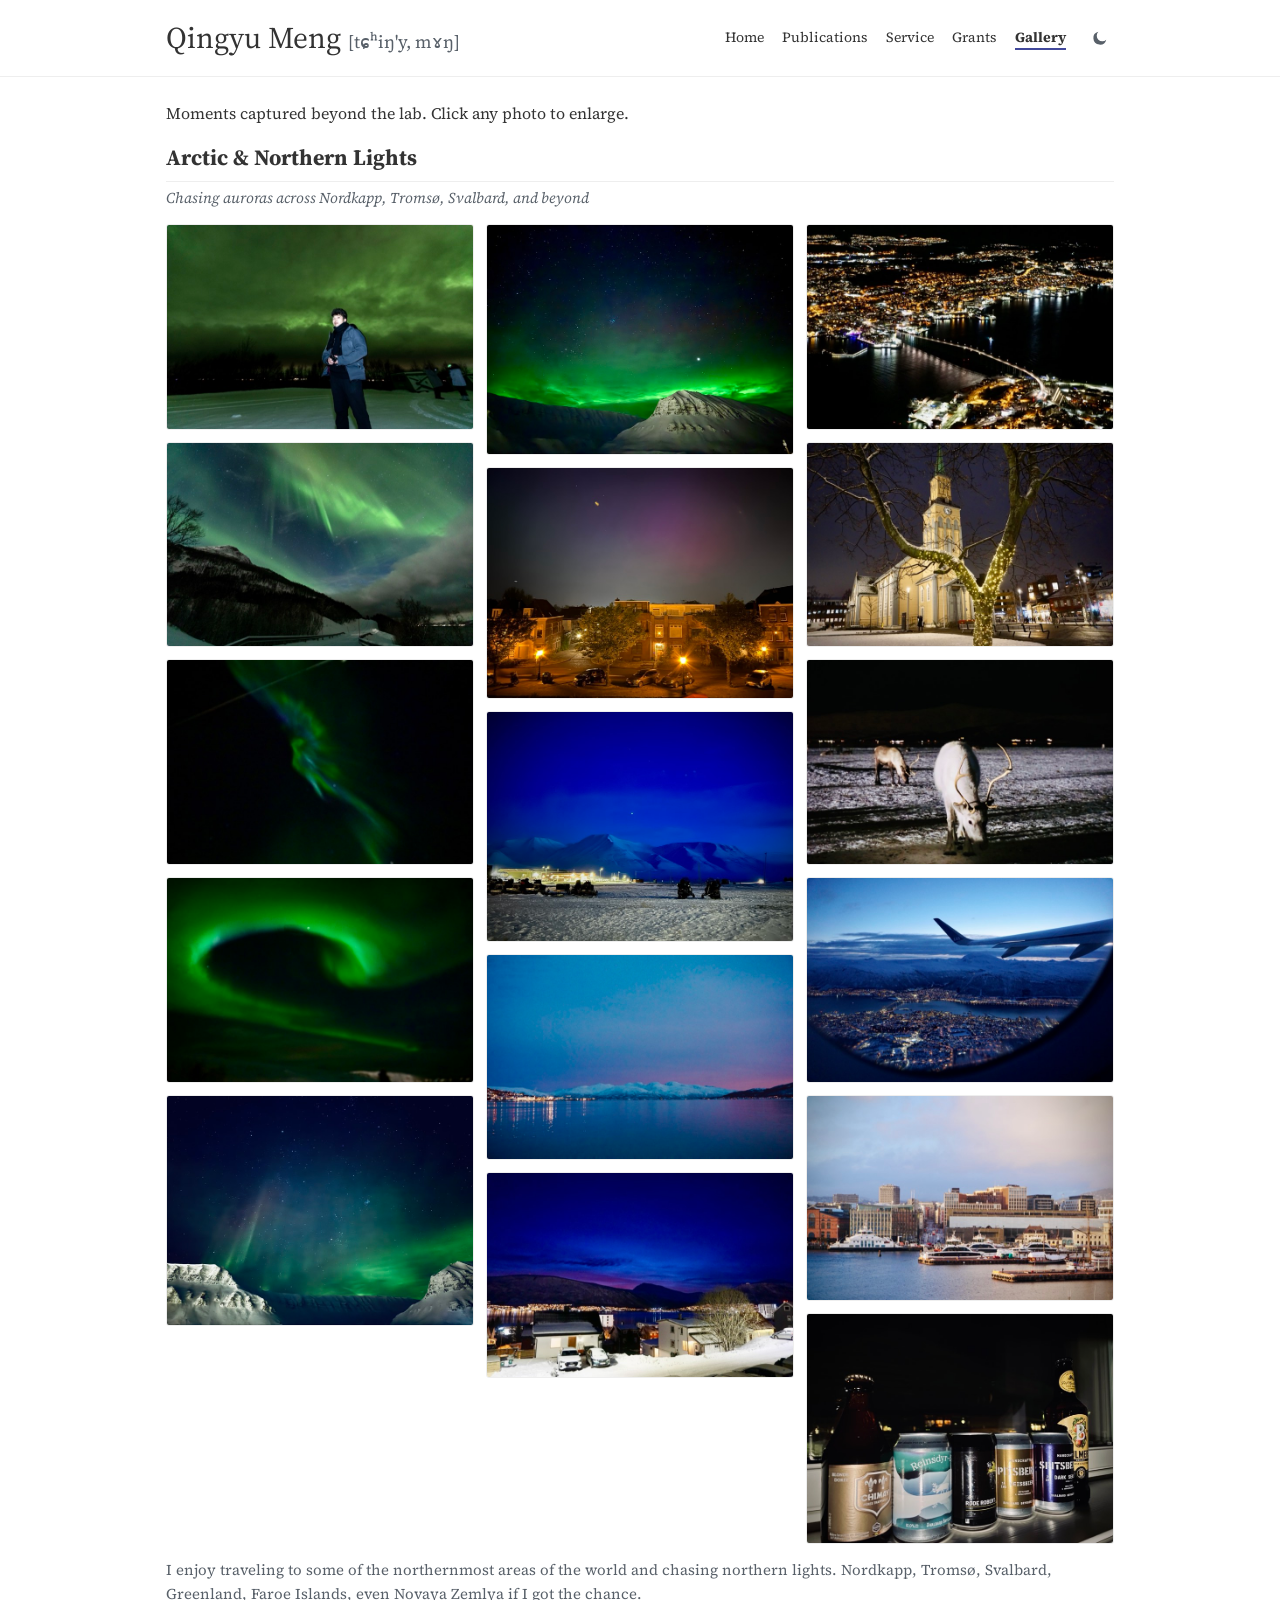
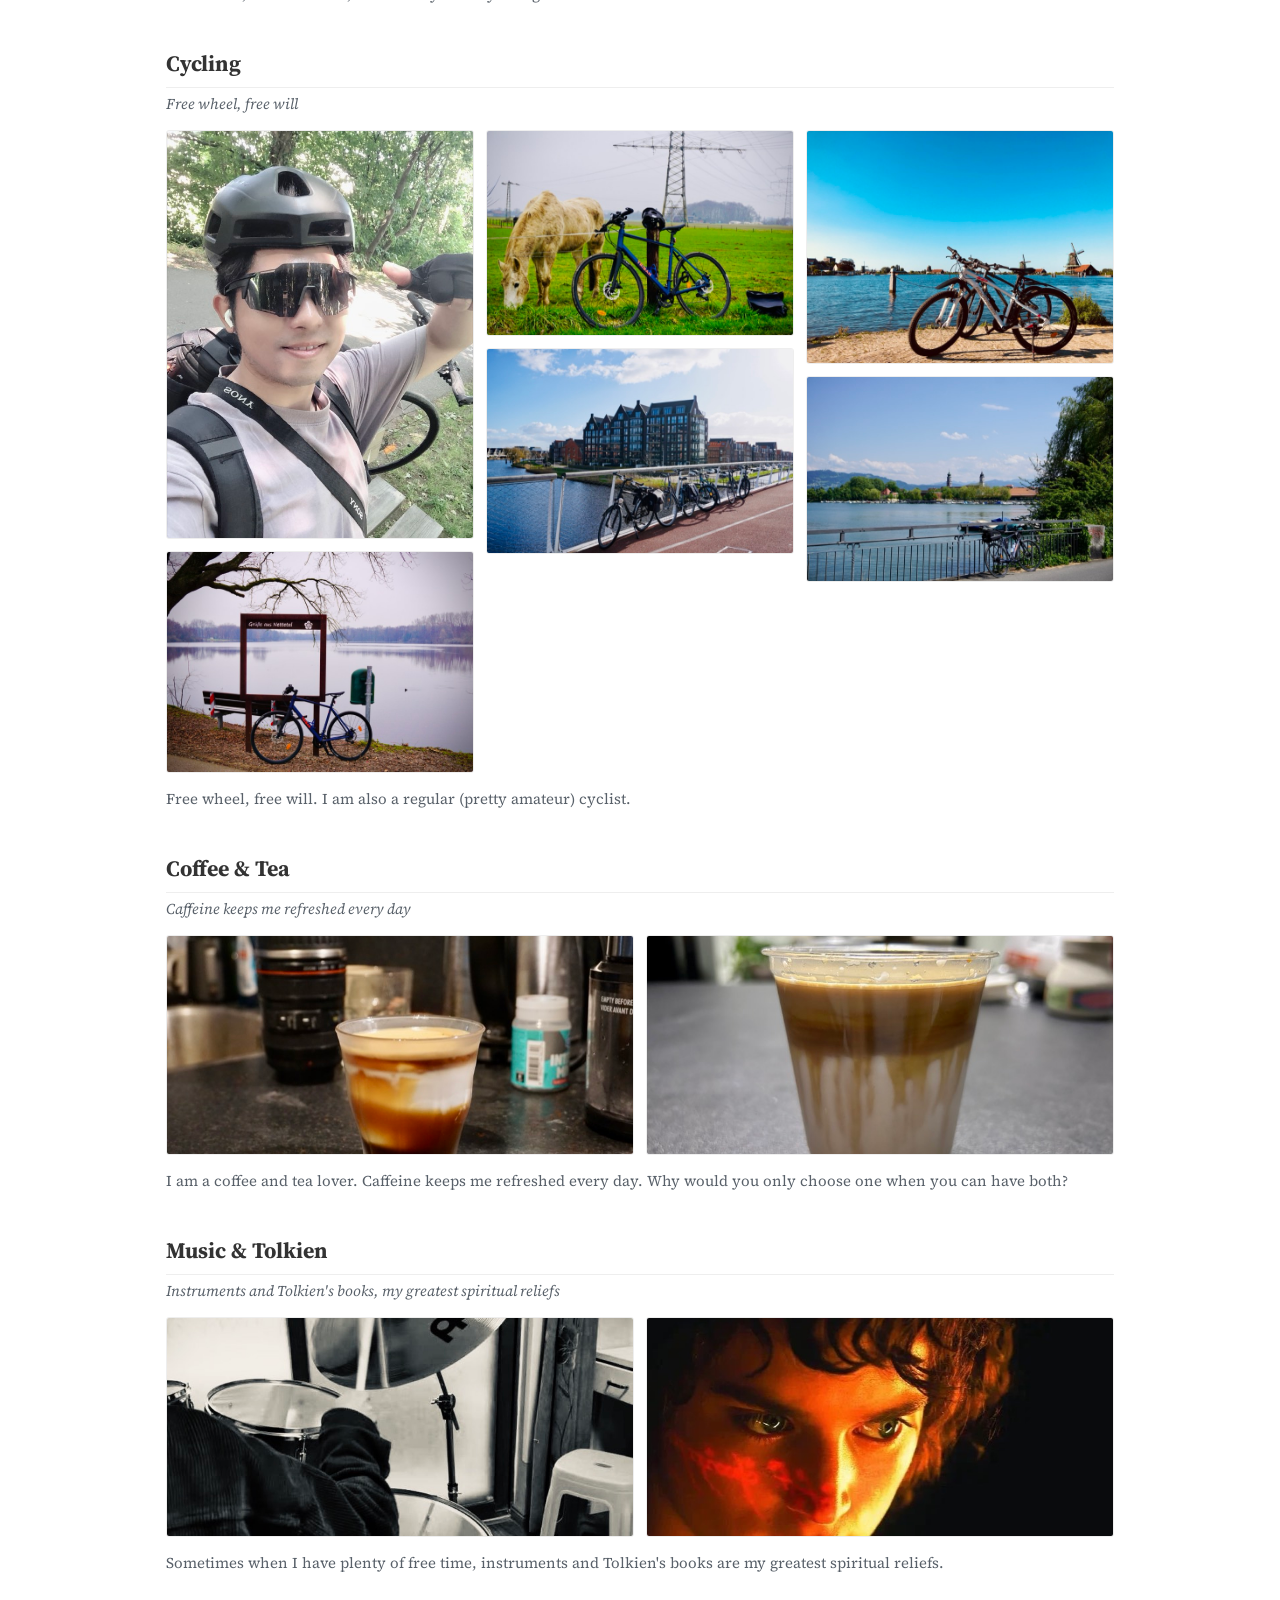
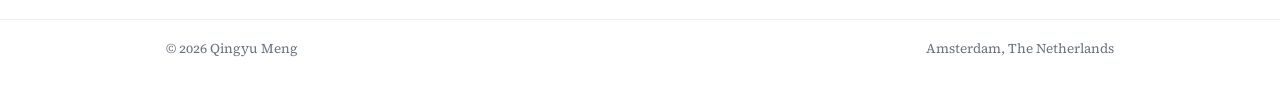
==== gallery.html @ 6d83d71a "Add homepage effects" ====
<!DOCTYPE html>
<html lang="en">
<head>
<meta charset="utf-8">
<meta name="viewport" content="width=device-width, initial-scale=1">
<title>Gallery · Qingyu Meng</title>
<meta name="description" content="Photo gallery: Arctic and northern lights, cycling, coffee and tea, music and Tolkien.">
<script>(function(){try{localStorage.removeItem("theme");var t=localStorage.getItem("theme-choice");if(t==="dark"||t==="light"){document.documentElement.setAttribute("data-theme",t);}}catch(e){}})();</script>
<link rel="preconnect" href="https://fonts.googleapis.com">
<link rel="preconnect" href="https://fonts.gstatic.com" crossorigin>
<link rel="stylesheet" href="https://fonts.googleapis.com/css2?family=Inter:wght@400;600;700&family=Source+Serif+4:ital,opsz,wght@0,8..60,400;0,8..60,600;0,8..60,700;1,8..60,400;1,8..60,600&display=swap">
<link rel="stylesheet" href="css/style.css?v=10">
</head>
<body>

<header class="site-header">
  <div class="container">
    <h1><a href="index.html">Qingyu Meng <span class="ipa">[tɕʰiŋ'y, mɤŋ]</span></a></h1>
    <div class="header-tools">
      <button class="theme-toggle" id="theme-toggle" type="button" aria-label="Switch theme" title="Switch theme">
        <svg class="icon-moon" viewBox="0 0 24 24" aria-hidden="true"><path d="M21.5 13.6A9.2 9.2 0 1 1 10.4 2.5a7.4 7.4 0 0 0 11.1 11.1z"/></svg>
        <svg class="icon-sun" viewBox="0 0 24 24" aria-hidden="true"><path d="M12 7.2a4.8 4.8 0 1 1 0 9.6 4.8 4.8 0 0 1 0-9.6zM11 1.2h2v3.2h-2zm0 19.2h2v3.2h-2zM1.2 11h3.2v2H1.2zm18.4 0h3.2v2h-3.2zM4 2.6l2.3 2.3-1.4 1.4-2.3-2.3zM17.1 15.7l2.3 2.3-1.4 1.4-2.3-2.3zM20 2.6l1.4 1.4-2.3 2.3-1.4-1.4zM6.3 15.7l1.4 1.4-2.3 2.3-1.4-1.4z"/></svg>
      </button>
      <button class="nav-toggle" type="button" aria-expanded="false" aria-controls="site-nav">Menu</button>
    </div>
    <nav class="site-header-nav" id="site-nav">
      <a href="index.html">Home</a>
      <a href="publications.html">Publications</a>
      <a href="service.html">Service</a>
      <a href="grants.html">Grants</a>
      <a href="gallery.html" class="is-current">Gallery</a>
    </nav>
  </div>
</header>

<main class="container">
  <div class="prose">
    <p class="lede">Moments captured beyond the lab. Click any photo to enlarge.</p>
  </div>

  <section class="album">
    <h2>Arctic &amp; Northern Lights</h2>
    <p class="album-subtitle">Chasing auroras across Nordkapp, Troms&oslash;, Svalbard, and beyond</p>
    <div class="masonry masonry-3" data-lightbox-group>
      <a href="images/albums/arctic/me-aurora.jpg" data-caption="Under the aurora"><img src="images/albums/arctic/thumb/me-aurora.jpg" alt="Under the aurora" loading="lazy"></a>
      <a href="images/albums/arctic/aurora-tromso-1.jpg" data-caption="Aurora, Troms&oslash;"><img src="images/albums/arctic/thumb/aurora-tromso-1.jpg" alt="Aurora, Tromsø" loading="lazy"></a>
      <a href="images/albums/arctic/aurora-tromso-2.jpg" data-caption="Aurora, Troms&oslash;"><img src="images/albums/arctic/thumb/aurora-tromso-2.jpg" alt="Aurora, Tromsø" loading="lazy"></a>
      <a href="images/albums/arctic/aurora-tromso-3.jpg" data-caption="Aurora, Troms&oslash;"><img src="images/albums/arctic/thumb/aurora-tromso-3.jpg" alt="Aurora, Tromsø" loading="lazy"></a>
      <a href="images/albums/arctic/aurora-longyearbyen-1.jpg" data-caption="Aurora, Longyearbyen"><img src="images/albums/arctic/thumb/aurora-longyearbyen-1.jpg" alt="Aurora, Longyearbyen" loading="lazy"></a>
      <a href="images/albums/arctic/aurora-longyearbyen-2.jpg" data-caption="Aurora, Longyearbyen"><img src="images/albums/arctic/thumb/aurora-longyearbyen-2.jpg" alt="Aurora, Longyearbyen" loading="lazy"></a>
      <a href="images/albums/arctic/aurora-leiden.jpg" data-caption="Aurora, Leiden"><img src="images/albums/arctic/thumb/aurora-leiden.jpg" alt="Aurora, Leiden" loading="lazy"></a>
      <a href="images/albums/arctic/iceberg-longyearbyen.jpg" data-caption="Iceberg, Longyearbyen"><img src="images/albums/arctic/thumb/iceberg-longyearbyen.jpg" alt="Iceberg, Longyearbyen" loading="lazy"></a>
      <a href="images/albums/arctic/tromso-iceberg.jpg" data-caption="Iceberg, Troms&oslash;"><img src="images/albums/arctic/thumb/tromso-iceberg.jpg" alt="Iceberg, Tromsø" loading="lazy"></a>
      <a href="images/albums/arctic/tromso-dawn.jpg" data-caption="Dawn, Troms&oslash;"><img src="images/albums/arctic/thumb/tromso-dawn.jpg" alt="Dawn, Tromsø" loading="lazy"></a>
      <a href="images/albums/arctic/tromso-nightview.jpg" data-caption="Night view, Troms&oslash;"><img src="images/albums/arctic/thumb/tromso-nightview.jpg" alt="Night view, Tromsø" loading="lazy"></a>
      <a href="images/albums/arctic/tromso-church.jpg" data-caption="Arctic Cathedral, Troms&oslash;"><img src="images/albums/arctic/thumb/tromso-church.jpg" alt="Church, Tromsø" loading="lazy"></a>
      <a href="images/albums/arctic/tromso-reindeer.jpg" data-caption="Reindeer, Troms&oslash;"><img src="images/albums/arctic/thumb/tromso-reindeer.jpg" alt="Reindeer, Tromsø" loading="lazy"></a>
      <a href="images/albums/arctic/tromso-plane.jpg" data-caption="Flying into Troms&oslash;"><img src="images/albums/arctic/thumb/tromso-plane.jpg" alt="Plane, Tromsø" loading="lazy"></a>
      <a href="images/albums/arctic/oslo-harbour.jpg" data-caption="Oslo harbour"><img src="images/albums/arctic/thumb/oslo-harbour.jpg" alt="Oslo harbour" loading="lazy"></a>
      <a href="images/albums/arctic/beer-longyearbyen.jpg" data-caption="Beer in Longyearbyen"><img src="images/albums/arctic/thumb/beer-longyearbyen.jpg" alt="Beer in Longyearbyen" loading="lazy"></a>
    </div>
    <p class="album-note">I enjoy traveling to some of the northernmost areas of the world and chasing northern lights. Nordkapp, Troms&oslash;, Svalbard, Greenland, Faroe Islands, even Novaya Zemlya if I got the chance.</p>
  </section>

  <section class="album">
    <h2>Cycling</h2>
    <p class="album-subtitle">Free wheel, free will</p>
    <div class="masonry masonry-3" data-lightbox-group>
      <a href="images/albums/cycling/me-cycling.jpg" data-caption="On the bike"><img src="images/albums/cycling/thumb/me-cycling.jpg" alt="On the bike" loading="lazy"></a>
      <a href="images/albums/cycling/cycling-1.jpg" data-caption="Cycling"><img src="images/albums/cycling/thumb/cycling-1.jpg" alt="Cycling" loading="lazy"></a>
      <a href="images/albums/cycling/cycling-2.jpg" data-caption="Cycling"><img src="images/albums/cycling/thumb/cycling-2.jpg" alt="Cycling" loading="lazy"></a>
      <a href="images/albums/cycling/cycling-3.jpg" data-caption="Cycling"><img src="images/albums/cycling/thumb/cycling-3.jpg" alt="Cycling" loading="lazy"></a>
      <a href="images/albums/cycling/cycling-4.jpg" data-caption="Cycling"><img src="images/albums/cycling/thumb/cycling-4.jpg" alt="Cycling" loading="lazy"></a>
      <a href="images/albums/cycling/cycling-5.jpg" data-caption="Cycling"><img src="images/albums/cycling/thumb/cycling-5.jpg" alt="Cycling" loading="lazy"></a>
    </div>
    <p class="album-note">Free wheel, free will. I am also a regular (pretty amateur) cyclist.</p>
  </section>

  <section class="album">
    <h2>Coffee &amp; Tea</h2>
    <p class="album-subtitle">Caffeine keeps me refreshed every day</p>
    <div class="grid-2" data-lightbox-group>
      <a href="images/albums/coffee/coffee-1.jpg" data-caption="Coffee"><img src="images/albums/coffee/thumb/coffee-1.jpg" alt="Coffee" loading="lazy"></a>
      <a href="images/albums/coffee/coffee-2.jpg" data-caption="Coffee"><img src="images/albums/coffee/thumb/coffee-2.jpg" alt="Coffee" loading="lazy"></a>
    </div>
    <p class="album-note">I am a coffee and tea lover. Caffeine keeps me refreshed every day. Why would you only choose one when you can have both?</p>
  </section>

  <section class="album">
    <h2>Music &amp; Tolkien</h2>
    <p class="album-subtitle">Instruments and Tolkien's books, my greatest spiritual reliefs</p>
    <div class="grid-2" data-lightbox-group>
      <a href="images/albums/music-tolkien/me-drum.jpg" data-caption="At the drums"><img src="images/albums/music-tolkien/thumb/me-drum.jpg" alt="At the drums" loading="lazy"></a>
      <a href="images/albums/music-tolkien/frodo.jpg" data-caption="Frodo"><img src="images/albums/music-tolkien/thumb/frodo.jpg" alt="Frodo" loading="lazy"></a>
    </div>
    <p class="album-note">Sometimes when I have plenty of free time, instruments and Tolkien's books are my greatest spiritual reliefs.</p>
  </section>

</main>

<div class="lightbox" id="lightbox" role="dialog" aria-modal="true" aria-label="Photo viewer">
  <button class="lightbox-btn lightbox-close" type="button" aria-label="Close">&times;</button>
  <button class="lightbox-btn lightbox-prev" type="button" aria-label="Previous">&#8249;</button>
  <img id="lightbox-img" src="" alt="">
  <button class="lightbox-btn lightbox-next" type="button" aria-label="Next">&#8250;</button>
  <div class="lightbox-caption" id="lightbox-caption"></div>
</div>

<footer class="site-footer">
  <div class="container">
    <span>&copy; 2026 Qingyu Meng</span>
    <span>Amsterdam, The Netherlands</span>
  </div>
</footer>

<script src="js/site.js?v=10"></script>
</body>
</html>
---- css/style.css ----
/* ------------------------------------------------------------------
   Qingyu Meng — personal site
   ------------------------------------------------------------------ */

/* Light is the default for everyone, whatever the operating system is set to.
   Dark applies only after the reader presses the toggle in the header, which
   pins data-theme="dark" on <html>. */

:root {
  color-scheme: light;

  --bg: #ffffff;
  --bg-soft: #f6f8fa;
  --ink: #333;
  --ink-soft: #586069;
  --ink-faint: #6a737d;
  --ink-disabled: #9aa0a6;
  --link: #41489b;
  --key: #41489b;
  --key-bg: #ecedfa;
  --rule: #eee;
  --rule-strong: #d1d5da;

  --tag: #3a87ad;
  --tag-muted: #6a737d;
  --tag-ink: #fff;

  --chip5-ink: #1b4f72;
  --chip5-bg: #eaf1f8;
  --chip5-line: #cfe0ef;

  --kw-a: #a3342a;
  --kw-b: #6c3a9e;
  --kw-c: #0e7263;
  --kw-d: #a05a08;
  --kw-e: #1a5fa8;
  --kw-f: #2c7a3f;
  --kw-g: #a02f61;
}

:root[data-theme="dark"] {
  color-scheme: dark;

  --bg: #0d1117;
  --bg-soft: #161b22;
  --ink: #e6edf3;
  --ink-soft: #9198a1;
  --ink-faint: #7d8590;
  --ink-disabled: #6e7681;
  --link: #b5b9f0;
  --key: #b5b9f0;
  --key-bg: #191b33;
  --rule: #30363d;
  --rule-strong: #484f58;

  --tag: #316dca;
  --tag-muted: #545d68;
  --tag-ink: #fff;

  --chip5-ink: #a5d6ff;
  --chip5-bg: #0f2439;
  --chip5-line: #1f3f5f;

  --kw-a: #ff7b72;
  --kw-b: #d2a8ff;
  --kw-c: #56d4c0;
  --kw-d: #ffa657;
  --kw-e: #79c0ff;
  --kw-f: #7ee787;
  --kw-g: #ff9bce;
}

* { box-sizing: border-box; }

html { -webkit-text-size-adjust: 100%; }

body {
  margin: 0;
  font-family: "Source Serif 4", Georgia, SimSun, FZKai-Z03S, serif;
  font-optical-sizing: auto;
  font-feature-settings: "onum" 1;
  font-size: 16px;
  line-height: 1.6;
  color: var(--ink);
  background: var(--bg);
  word-wrap: break-word;
  -webkit-font-smoothing: antialiased;
}

a { color: var(--link); text-decoration: none; }
a:hover { text-decoration: underline; }

:focus-visible {
  outline: 2px solid var(--link);
  outline-offset: 2px;
  border-radius: 2px;
}

h1, h2, h3 { text-wrap: balance; }

h2, h3, .pub-title, .profile-name { font-weight: 600; }

img { max-width: 100%; }

hr {
  height: 0;
  margin: 24px 0;
  border: 0;
  border-bottom: 1px solid var(--rule);
}

.container {
  max-width: 980px;
  margin: 0 auto;
  padding: 0 16px;
}

/* --- header ------------------------------------------------------- */

.site-header {
  padding: 20px 0;
  margin-bottom: 24px;
  border-bottom: 1px solid var(--rule);
}

.site-header .container {
  display: flex;
  align-items: center;
  flex-wrap: wrap;
  gap: 8px 18px;
}

.site-header h1 {
  margin: 0 auto 0 0;
  font-size: 30px;
  font-weight: 400;
  line-height: 1.2;
}

.site-header h1 a { color: var(--ink); }
.site-header h1 a:hover { text-decoration: none; }

.site-header h1 .ipa {
  color: var(--ink-soft);
  font-size: 0.6em;
  white-space: nowrap;
}

.site-header-nav { order: 2; display: flex; flex-wrap: wrap; gap: 18px; }

.site-header-nav a {
  font-size: 14px;
  color: var(--ink);
}

.site-header-nav a.is-current {
  font-weight: 700;
  border-bottom: 2px solid var(--link);
}

.nav-toggle {
  display: none;
  padding: 6px 10px;
  font: inherit;
  font-size: 14px;
  color: var(--ink);
  background: var(--bg);
  border: 1px solid var(--rule-strong);
  border-radius: 3px;
  cursor: pointer;
}

.header-tools {
  order: 3;
  display: flex;
  align-items: center;
  gap: 10px;
}

.theme-toggle {
  display: inline-flex;
  align-items: center;
  justify-content: center;
  width: 30px;
  height: 30px;
  padding: 0;
  color: var(--ink-soft);
  background: none;
  border: 1px solid transparent;
  border-radius: 4px;
  cursor: pointer;
}

.theme-toggle:hover {
  color: var(--ink);
  border-color: var(--rule-strong);
}

.theme-toggle svg {
  display: block;
  width: 17px;
  height: 17px;
  fill: currentColor;
}

/* moon while the page is light (click for dark), sun while it is dark */
.theme-toggle .icon-sun { display: none; }

:root[data-theme="dark"] .theme-toggle .icon-moon { display: none; }
:root[data-theme="dark"] .theme-toggle .icon-sun { display: block; }

/* --- two-column layout -------------------------------------------- */

.columns {
  display: flex;
  flex-wrap: wrap;
  gap: 0 4%;
  align-items: flex-start;
}

.column-main { flex: 1 1 62%; min-width: 0; }
.column-side { flex: 1 1 30%; min-width: 0; }

.column-side.is-sticky {
  position: sticky;
  top: 24px;
}

/* --- prose -------------------------------------------------------- */

.prose > *:first-child { margin-top: 0; }

.prose h2 {
  margin: 32px 0 12px;
  padding-bottom: 6px;
  font-size: 22px;
  font-weight: 700;
  line-height: 1.3;
  border-bottom: 1px solid var(--rule);
}

.prose h3 {
  margin: 24px 0 8px;
  font-size: 17px;
  font-weight: 700;
  line-height: 1.3;
}

.prose p { margin: 0 0 14px; }

.prose ul { margin: 0 0 14px; padding-left: 22px; }
.prose li { margin-bottom: 6px; }

/* bullet-less lists sit flush with the headings above them */
.prose .pub-list,
.prose .thesis-list,
.prose .timeline { padding-left: 0; }

.lede {
  margin-bottom: 18px;
  line-height: 1.55;
}

.lede .org { display: block; }

.intro {
  margin: 20px 0 4px;
  line-height: 1.7;
}

.quote {
  margin: 52px 0 0;
  padding: 4px 0 4px 20px;
  color: var(--ink-soft);
  font-size: 19px;
  line-height: 1.65;
  font-style: italic;
  border-left: 3px solid var(--rule);
}

.quote p { margin: 0 0 14px; }

.quote cite {
  display: block;
  margin-top: 12px;
  font-size: 16px;
  font-style: normal;
}

.note { color: var(--ink-soft); font-size: 14px; }

/* keyword accents in the research-interest list */
.kw { font-weight: 700; }
.kw-a { color: var(--kw-a); }
.kw-b { color: var(--kw-b); }
.kw-c { color: var(--kw-c); }
.kw-d { color: var(--kw-d); }
.kw-e { color: var(--kw-e); }
.kw-f { color: var(--kw-f); }
.kw-g { color: var(--kw-g); }

/* --- publications -------------------------------------------------- */

.pub-list { margin: 0; padding: 0; list-style: none; }

/* a figure from the paper on the left, the three text lines on the right */
.pub-list > li {
  display: grid;
  grid-template-columns: 176px 1fr;
  column-gap: 18px;
  margin-bottom: 26px;
}

.pub-list > li > p { grid-column: 2; }

.pub-teaser {
  grid-row: 1 / span 4;
  align-self: start;
  width: 176px;
  height: 118px;
  padding: 6px;
  box-sizing: border-box;
  overflow: hidden;
  background: var(--tint, #f4f5f7);
  border-radius: 6px;
}

/* multiply turns the figure's white background into the card tint */
.pub-teaser img {
  display: block;
  width: 100%;
  height: 100%;
  object-fit: contain;
  mix-blend-mode: multiply;
}

/* the SEAL figure comes from a slide that already has this cream background */
.teaser-seal { --tint: #f8f5ee; }
.teaser-seal img { mix-blend-mode: normal; }
.teaser-storymi { --tint: #eef5ef; }
.teaser-scitext { --tint: #f2f0fa; }
.teaser-trust { --tint: #edf3f9; }
.teaser-arcbench { --tint: #fbf3ea; }

/* line 1: venue-and-ranking pill, then the title */
.pub-head { margin: 0 0 1px; line-height: 1.5; }

.pub-tag {
  display: inline-block;
  margin-right: 9px;
  padding: 1px 11px;
  font: 700 11px/19px Inter, Helvetica, Arial, sans-serif;
  letter-spacing: 0.03em;
  color: var(--key);
  text-align: center;
  white-space: nowrap;
  vertical-align: baseline;
  background: var(--key-bg);
  border-radius: 999px;
}

.tag-venue { font-size: 13px; }

.pub-title { font-weight: 700; }

/* line 2: authors */
.pub-authors { margin: 0 0 1px; line-height: 1.5; }
.pub-authors .me { font-weight: 700; }

/* line 3: venue, its ranking, then the links */
.pub-where {
  margin: 0;
  color: var(--ink-soft);
  line-height: 1.5;
}

.pub-where strong { color: var(--ink); font-weight: 700; }

.pub-links { margin-left: 8px; }

.pub-links a,
.pub-links .soon {
  margin-left: 6px;
  font-family: Inter, Helvetica, Arial, sans-serif;
  font-size: 13px;
  white-space: nowrap;
}

.pub-links .soon { color: var(--ink-disabled); }

.pub-summary {
  margin: 3px 0 0;
  color: var(--ink-soft);
  font-size: 14.5px;
  line-height: 1.55;
}

/* --- thesis supervision --------------------------------------------- */

.thesis-list { margin: 0; padding: 0; list-style: none; }

.thesis-list > li { margin-bottom: 16px; }

.thesis-name { font-weight: 700; }

.thesis-meta {
  color: var(--ink-soft);
  font-size: 14.5px;
}

.thesis-meta::before { content: "\00a0\00b7\00a0"; }

.thesis-title {
  display: block;
  font-style: italic;
}

/* --- timeline (education / experience) ----------------------------- */

.timeline { margin: 0; padding: 0; list-style: none; }

.timeline > li {
  display: flex;
  flex-wrap: wrap;
  gap: 0 14px;
  margin-bottom: 14px;
}

.timeline .when {
  flex: 0 0 142px;
  color: var(--ink-soft);
  font-family: Inter, Helvetica, Arial, sans-serif;
  font-size: 13.5px;
  line-height: 1.75;
}

.timeline .what { flex: 1 1 240px; min-width: 0; }
.timeline .what strong { font-weight: 700; }
.timeline .where { color: var(--ink-soft); }
.timeline .detail { color: var(--ink-soft); font-size: 14.5px; }

/* --- skills / languages -------------------------------------------- */

.skill-group { margin-bottom: 12px; }

.skill-group .skill-label {
  display: inline-block;
  min-width: 132px;
  padding-right: 10px;
  font-weight: 700;
  vertical-align: top;
}

.chip {
  display: inline-block;
  margin: 0 4px 5px 0;
  padding: 1px 8px;
  font-family: Inter, Helvetica, Arial, sans-serif;
  font-size: 12.5px;
  line-height: 18px;
  color: var(--ink-soft);
  background: var(--bg-soft);
  border: 1px solid var(--rule);
  border-radius: 3px;
}

.chip.lv5 { color: var(--chip5-ink); background: var(--chip5-bg); border-color: var(--chip5-line); }

/* --- sidebar ------------------------------------------------------- */

.widget { margin-bottom: 26px; }

.widget h3 {
  margin: 0 0 10px;
  padding-bottom: 6px;
  font-size: 17px;
  font-weight: 700;
  border-bottom: 1px solid var(--rule);
}

.profile-avatar {
  display: block;
  width: 62%;
  aspect-ratio: 1 / 1;
  margin: 0 auto 12px;
  object-fit: cover;
  object-position: 50% 50%;
  border: 1px solid var(--rule-strong);
  border-radius: 50%;
}

.profile-name {
  text-align: center;
  font-weight: 700;
}

.profile-title {
  margin-top: 6px;
  color: var(--ink-soft);
  font-size: 14px;
  line-height: 1.45;
  text-align: center;
}

.contact-list { margin: 0; padding: 0; list-style: none; }

.contact-list li { margin-bottom: 8px; }

.contact-list a,
.contact-list span {
  display: flex;
  align-items: center;
  gap: 9px;
  font-size: 14px;
  line-height: 1.4;
}

.contact-list span { color: var(--ink-soft); }

.contact-list svg {
  flex: 0 0 16px;
  width: 16px;
  height: 16px;
  fill: var(--ink-soft);
}

.news-item {
  margin: 0 0 10px;
  font-size: 14.5px;
  line-height: 1.5;
}

.label {
  display: inline-block;
  margin-right: 4px;
  padding: 2px 5px;
  font-family: Inter, Helvetica, Arial, sans-serif;
  font-size: 11.5px;
  font-weight: 700;
  line-height: 14px;
  color: var(--tag-ink);
  white-space: nowrap;
  vertical-align: 1px;
  background: var(--tag);
  border-radius: 2px;
}

/* --- gallery -------------------------------------------------------- */

.album { margin-bottom: 40px; }

.album h2 {
  margin: 0 0 4px;
  padding-bottom: 6px;
  font-size: 22px;
  font-weight: 700;
  border-bottom: 1px solid var(--rule);
}

.album-subtitle {
  margin: 0 0 14px;
  color: var(--ink-soft);
  font-size: 15px;
  font-style: italic;
}

.album-note {
  margin: 14px 0 0;
  color: var(--ink-soft);
  font-size: 15px;
}

.masonry { column-gap: 12px; }
.masonry-3 { column-count: 3; }
.masonry-2 { column-count: 2; }

.masonry a {
  display: block;
  margin: 0 0 12px;
  break-inside: avoid;
}

.grid-2 {
  display: grid;
  grid-template-columns: repeat(2, 1fr);
  gap: 12px;
}

.grid-2 a { display: block; }

.grid-2 img {
  width: 100%;
  height: 220px;
  object-fit: cover;
}

.masonry img,
.grid-2 img {
  display: block;
  border: 1px solid var(--rule);
  border-radius: 3px;
  transition: opacity 0.15s ease;
}

.masonry img { width: 100%; }

.masonry a:hover img,
.grid-2 a:hover img { opacity: 0.85; }

/* --- lightbox -------------------------------------------------------- */

.lightbox {
  position: fixed;
  inset: 0;
  z-index: 100;
  display: none;
  align-items: center;
  justify-content: center;
  padding: 40px 60px;
  background: rgba(0, 0, 0, 0.9);
}

.lightbox.is-open { display: flex; }

.lightbox img {
  max-width: 100%;
  max-height: 100%;
  object-fit: contain;
}

.lightbox-btn {
  position: absolute;
  padding: 0;
  font: 400 34px/1 Inter, Helvetica, Arial, sans-serif;
  color: #fff;
  background: none;
  border: 0;
  cursor: pointer;
  opacity: 0.7;
}

.lightbox-btn:hover { opacity: 1; }

.lightbox-close { top: 12px; right: 18px; font-size: 40px; }
.lightbox-prev { left: 14px; top: 50%; transform: translateY(-50%); }
.lightbox-next { right: 14px; top: 50%; transform: translateY(-50%); }

.lightbox-caption {
  position: absolute;
  bottom: 14px;
  left: 0;
  right: 0;
  font-family: Inter, Helvetica, Arial, sans-serif;
  font-size: 13px;
  color: #ccc;
  text-align: center;
}

/* --- footer ---------------------------------------------------------- */

.site-footer {
  margin-top: 44px;
  padding: 18px 0 34px;
  border-top: 1px solid var(--rule);
  color: var(--ink-faint);
  font-size: 13.5px;
}

.site-footer .container {
  display: flex;
  flex-wrap: wrap;
  gap: 6px 16px;
  justify-content: space-between;
}

/* --- responsive ------------------------------------------------------ */

@media (max-width: 900px) {
  .timeline .when { flex-basis: 100%; }
}

@media (max-width: 768px) {
  body { font-size: 15.5px; }

  .site-header .container { align-items: center; }
  .site-header h1 { font-size: 24px; }

  .nav-toggle { display: block; }

  .site-header-nav {
    order: 4;
    display: none;
    flex-basis: 100%;
    flex-direction: column;
    gap: 0;
    margin-top: 10px;
    border-top: 1px solid var(--rule);
  }

  .site-header-nav.is-open { display: flex; }

  .site-header-nav a {
    padding: 9px 2px;
    border-bottom: 1px solid var(--rule);
  }

  .site-header-nav a.is-current { border-bottom: 1px solid var(--rule); }

  .columns { flex-direction: column-reverse; gap: 0; }

  .column-main,
  .column-side { flex-basis: 100%; width: 100%; }

  .column-side.is-sticky { position: static; }

  .column-side { margin-bottom: 26px; }


  .profile-avatar { width: 112px; }

  .widget { margin-bottom: 20px; }
  .contact-list li { margin-bottom: 6px; }

  .masonry-3 { column-count: 2; }

  .lightbox { padding: 50px 14px; }
  .lightbox-prev { left: 4px; }
  .lightbox-next { right: 4px; }
}

@media (max-width: 480px) {
  .masonry-3, .masonry-2 { column-count: 1; }
  .grid-2 { grid-template-columns: 1fr; }
  .grid-2 img { height: 200px; }
  /* on a narrow screen the figure sits above the text and the key above the title */
  .pub-list > li { grid-template-columns: 1fr; }
  .pub-list > li > p { grid-column: 1; }
  .pub-teaser { grid-row: auto; width: 100%; height: 170px; margin-bottom: 10px; }
  .pub-tag { margin-right: 0; }
  .pub-head .pub-title { display: block; margin-top: 4px; }
  .skill-group .skill-label { display: block; margin-bottom: 4px; }
}

/* --- homepage effects (js/fx.js) ----------------------------------- */

/* A: aurora behind the header */
.fx .site-header { position: relative; overflow: hidden; isolation: isolate; }
.aurora {
  position: absolute;
  inset: -40% -10%;
  z-index: -2;
  pointer-events: none;
  filter: blur(34px) saturate(1.4);
  opacity: 0.75;
}
.aurora i {
  position: absolute;
  display: block;
  width: 46%;
  height: 120%;
  border-radius: 50%;
  mix-blend-mode: multiply;
  animation: aurora-drift 18s ease-in-out infinite alternate;
}
.aurora i:nth-child(1) { left: 2%;  top: -10%; background: radial-gradient(closest-side, #7fe0b8, transparent); animation-duration: 17s; }
.aurora i:nth-child(2) { left: 30%; top: 10%;  background: radial-gradient(closest-side, #8fb4ff, transparent); animation-duration: 23s; animation-delay: -6s; }
.aurora i:nth-child(3) { left: 58%; top: -20%; background: radial-gradient(closest-side, #c3a2f5, transparent); animation-duration: 20s; animation-delay: -11s; }
.aurora i:nth-child(4) { left: 78%; top: 5%;   background: radial-gradient(closest-side, #6fd3d0, transparent); animation-duration: 26s; animation-delay: -3s; }
@keyframes aurora-drift {
  0%   { transform: translate(-8%, 0) scaleY(0.8) rotate(-8deg); }
  50%  { transform: translate(10%, -12%) scaleY(1.1) rotate(6deg); }
  100% { transform: translate(-4%, 8%) scaleY(0.9) rotate(-2deg); }
}
:root[data-theme="dark"] .aurora { opacity: 0.55; }
:root[data-theme="dark"] .aurora i { mix-blend-mode: screen; }

@media (prefers-reduced-motion: reduce) {
  .aurora i { animation: none; }
}

/* B: masked-diffusion unmasking of the name and research interests */
.dm-mask {
  color: var(--key);
  background: var(--key-bg);
  border-radius: 2px;
  font-family: Inter, Helvetica, Arial, sans-serif;
  font-size: 0.78em;
  letter-spacing: -0.02em;
}

/* C: publications fade in on scroll; paper figures tilt toward the cursor */
.fx .pub-list > li { opacity: 0; transform: translateY(18px); }
.fx .pub-list > li.is-in {
  opacity: 1;
  transform: none;
  transition: opacity 0.6s ease, transform 0.6s cubic-bezier(0.2, 0.7, 0.2, 1);
}
.fx .pub-teaser {
  position: relative;
  transition: transform 0.25s ease, box-shadow 0.25s ease;
}
.fx .pub-teaser::after {
  content: "";
  position: absolute;
  inset: 0;
  border-radius: inherit;
  pointer-events: none;
  background: radial-gradient(circle at var(--gx, 50%) var(--gy, 50%), rgba(255, 255, 255, 0.55), transparent 55%);
  opacity: 0;
  transition: opacity 0.25s;
}
.fx .pub-teaser.is-tilted { box-shadow: 0 14px 28px -12px rgba(40, 44, 100, 0.35); }
.fx .pub-teaser.is-tilted::after { opacity: 1; }

@media (prefers-reduced-motion: reduce) {
  .fx .pub-list > li { opacity: 1; transform: none; transition: none; }
}

/* D: attention network in the header; the cursor acts as the query */
.attn {
  position: absolute;
  inset: 0;
  z-index: -1;
  width: 100%;
  height: 100%;
  pointer-events: none;
}
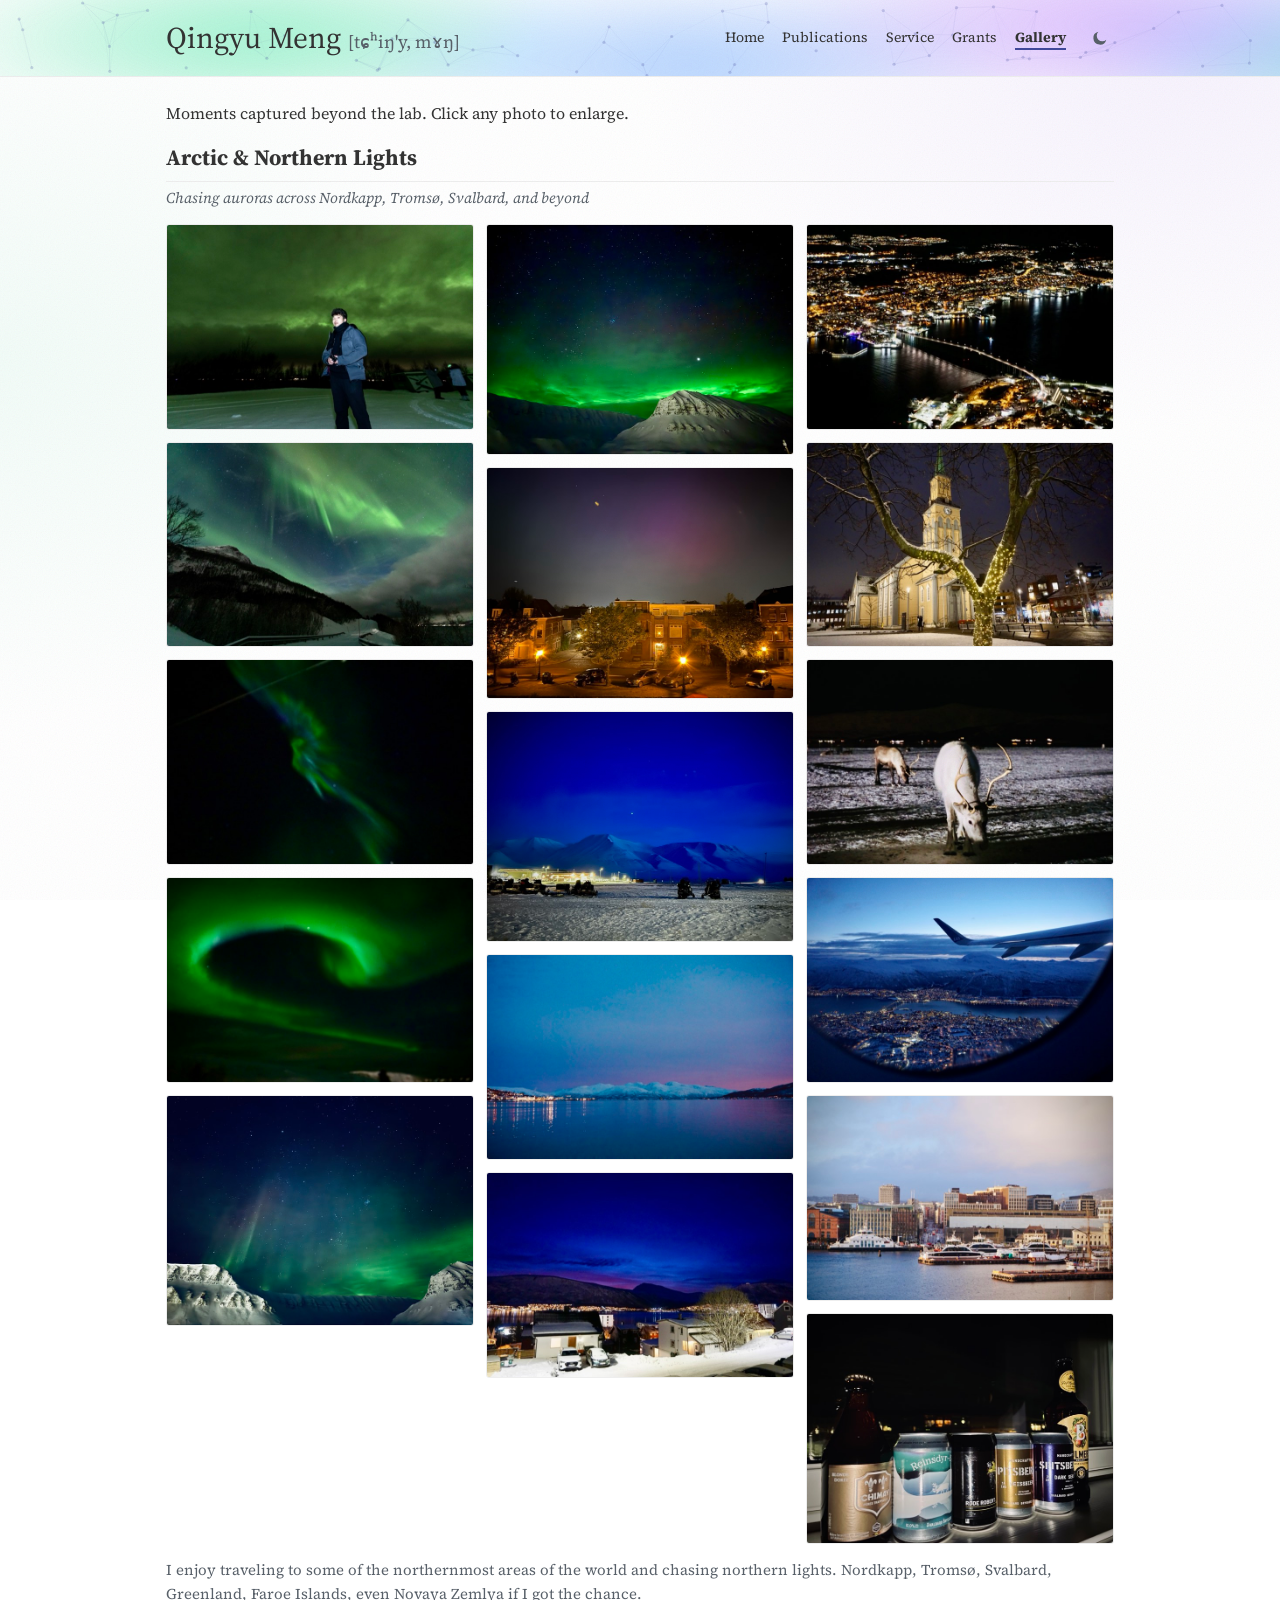
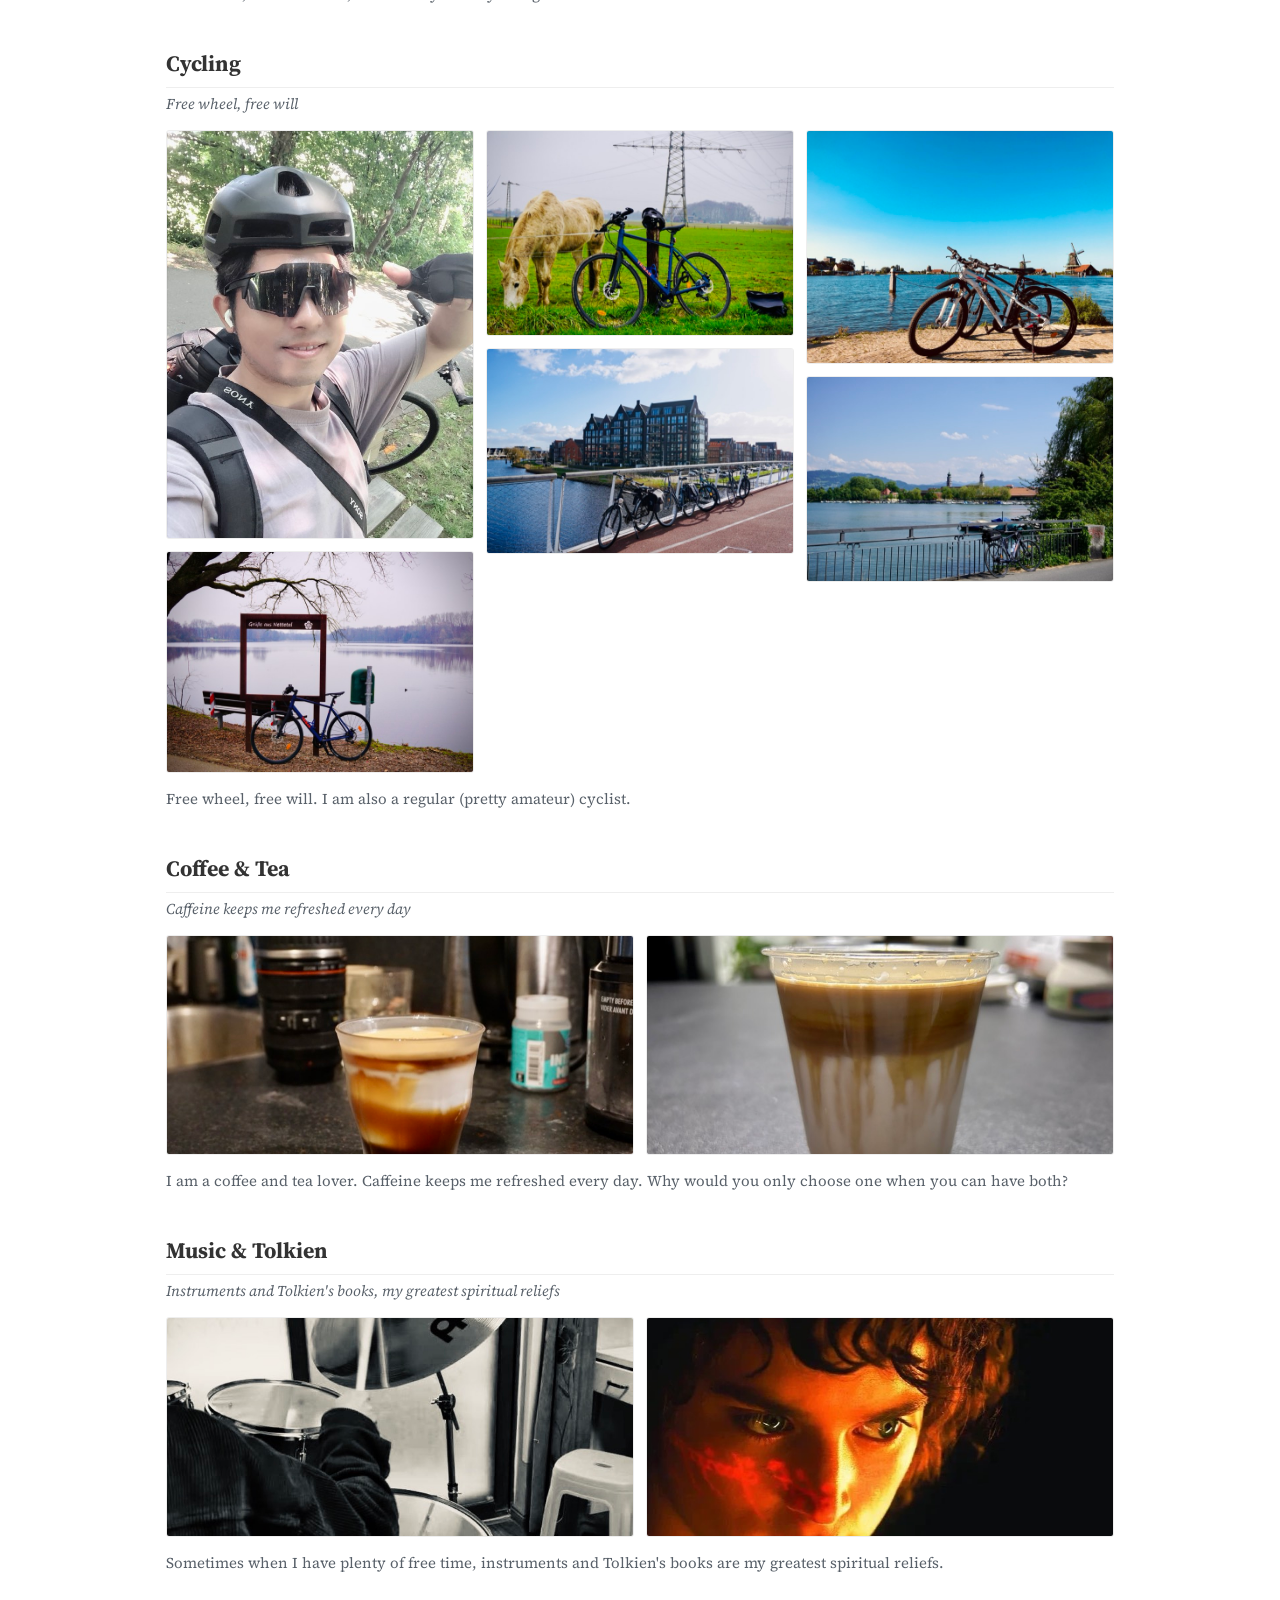
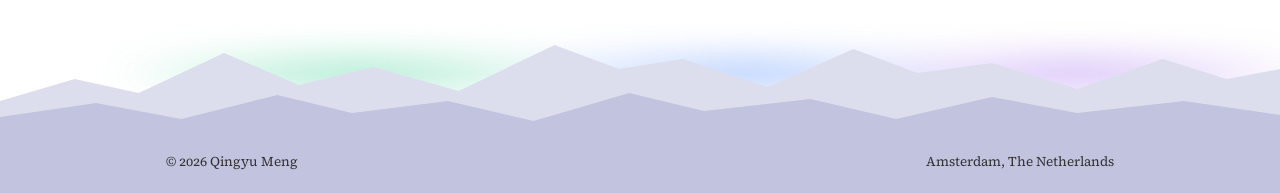
==== commit 22ff88ca: "More visual adjustments" ====
--- a/gallery.html
+++ b/gallery.html
@@ -9,7 +9,7 @@
 <link rel="preconnect" href="https://fonts.googleapis.com">
 <link rel="preconnect" href="https://fonts.gstatic.com" crossorigin>
 <link rel="stylesheet" href="https://fonts.googleapis.com/css2?family=Inter:wght@400;600;700&family=Source+Serif+4:ital,opsz,wght@0,8..60,400;0,8..60,600;0,8..60,700;1,8..60,400;1,8..60,600&display=swap">
-<link rel="stylesheet" href="css/style.css?v=10">
+<link rel="stylesheet" href="css/style.css?v=28">
 </head>
 <body>
 
@@ -113,6 +113,7 @@
   </div>
 </footer>
 
-<script src="js/site.js?v=10"></script>
+<script src="js/site.js?v=28"></script>
+<script src="js/fx.js?v=28"></script>
 </body>
 </html>
--- a/css/style.css
+++ b/css/style.css
@@ -825,3 +825,510 @@
   height: 100%;
   pointer-events: none;
 }
+
+/* E: rotating aurora ring around the profile photo */
+@property --ring-angle {
+  syntax: "<angle>";
+  inherits: false;
+  initial-value: 0deg;
+}
+/* Q: the ring flips on hover to show the aurora photo on its back */
+.avatar-flip {
+  display: block;
+  width: 62%;
+  margin: 6px auto 16px;
+  perspective: 900px;
+}
+.avatar-ring {
+  position: relative;
+  display: block;
+  width: 100%;
+  padding: 5px;
+  box-sizing: border-box;
+  border-radius: 50%;
+  transform-style: preserve-3d;
+  transition: transform 0.8s cubic-bezier(0.4, 0.2, 0.2, 1);
+}
+.avatar-flip:hover .avatar-ring { transform: rotateY(180deg); }
+.avatar-back {
+  position: absolute;
+  inset: 5px;
+  overflow: hidden;
+  border: 3px solid var(--bg);
+  border-radius: 50%;
+  transform: rotateY(180deg);
+  backface-visibility: hidden;
+}
+.avatar-back img { display: block; width: 100%; height: 100%; object-fit: cover; }
+.avatar-back span {
+  position: absolute;
+  left: 0;
+  right: 0;
+  bottom: 16%;
+  font: 600 11px Inter, Helvetica, Arial, sans-serif;
+  letter-spacing: 0.08em;
+  text-align: center;
+  color: #fff;
+  text-shadow: 0 1px 6px rgba(0, 0, 0, 0.6);
+}
+.avatar-ring::before,
+.avatar-ring .avatar-glow {
+  content: "";
+  position: absolute;
+  border-radius: 50%;
+  background: conic-gradient(from var(--ring-angle), #7fe0b8, #8fb4ff, #c3a2f5, #6fd3d0, #7fe0b8);
+  animation: ring-spin 8s linear infinite;
+}
+.avatar-ring::before { inset: 0; filter: saturate(1.2); }
+.avatar-ring .avatar-glow { inset: -10px; z-index: -1; filter: blur(16px); opacity: 0.45; }
+.avatar-ring .profile-avatar {
+  position: relative;
+  width: 100%;
+  margin: 0;
+  border: 3px solid var(--bg);
+  backface-visibility: hidden;
+}
+@keyframes ring-spin { to { --ring-angle: 360deg; } }
+
+@media (prefers-reduced-motion: reduce) {
+  .avatar-ring::before,
+  .avatar-ring .avatar-glow { animation: none; }
+  .avatar-ring { transition: none; }
+  .avatar-flip:hover .avatar-ring { transform: none; }
+}
+@media (max-width: 768px) {
+  .avatar-flip { width: 122px; }
+}
+
+/* G: news as a timeline; the newest item pulses and carries a NEW tag */
+.news-timeline { position: relative; padding-left: 18px; }
+.news-timeline::before {
+  content: "";
+  position: absolute;
+  left: 5px;
+  top: 8px;
+  bottom: 14px;
+  width: 2px;
+  background: linear-gradient(var(--key), var(--rule-strong) 40%, var(--rule));
+}
+.news-timeline .news-item { position: relative; }
+.news-timeline .news-item::before {
+  content: "";
+  position: absolute;
+  left: -17px;
+  top: 6px;
+  width: 8px;
+  height: 8px;
+  border: 2px solid var(--rule-strong);
+  border-radius: 50%;
+  background: var(--bg);
+}
+.news-timeline .news-item:nth-child(2)::before { border-color: var(--key); }
+.news-timeline .news-item:first-child::before {
+  border-color: var(--key);
+  background: var(--key);
+  animation: news-pulse 2s infinite;
+}
+.news-timeline .news-item:first-child::after {
+  content: "NEW";
+  margin-left: 5px;
+  padding: 1px 5px;
+  font: 700 9px/1.4 Inter, Helvetica, Arial, sans-serif;
+  letter-spacing: 0.06em;
+  color: #fff;
+  vertical-align: 2px;
+  background: linear-gradient(90deg, #41489b, #8a63d2);
+  border-radius: 3px;
+}
+@keyframes news-pulse {
+  0%   { box-shadow: 0 0 0 0 color-mix(in srgb, var(--key) 55%, transparent); }
+  70%  { box-shadow: 0 0 0 9px color-mix(in srgb, var(--key) 0%, transparent); }
+  100% { box-shadow: 0 0 0 0 color-mix(in srgb, var(--key) 0%, transparent); }
+}
+
+@media (prefers-reduced-motion: reduce) {
+  .news-timeline .news-item:first-child::before { animation: none; }
+}
+
+/* H: theme switch reveal (js/site.js); the script animates the new snapshot */
+::view-transition-old(root),
+::view-transition-new(root) { animation: none; mix-blend-mode: normal; }
+::view-transition-new(root) { z-index: 2; }
+
+/* I: snow over the page in dark mode */
+.snow {
+  position: fixed;
+  inset: 0;
+  z-index: 50;
+  width: 100%;
+  height: 100%;
+  pointer-events: none;
+}
+
+/* J: reading progress along the top edge */
+.read-progress {
+  position: fixed;
+  top: 0;
+  left: 0;
+  z-index: 60;
+  width: 100%;
+  height: 3px;
+  pointer-events: none;
+  transform: scaleX(var(--progress, 0));
+  transform-origin: 0 50%;
+  background: linear-gradient(90deg, #7fe0b8, #8fb4ff, #c3a2f5, #6fd3d0);
+  box-shadow: 0 0 10px rgba(143, 180, 255, 0.7);
+}
+
+/* K: section heading rules draw in when the heading is in view */
+.fx .prose h2 { position: relative; border-bottom-color: transparent; }
+.fx .prose h2::after {
+  content: "";
+  position: absolute;
+  left: 0;
+  bottom: -1px;
+  width: 100%;
+  height: 2px;
+  transform: scaleX(0);
+  transform-origin: 0 50%;
+  background: linear-gradient(90deg, var(--key), #8fb4ff 35%, #c3a2f5 60%, var(--rule) 85%);
+  transition: transform 1.1s cubic-bezier(0.2, 0.7, 0.2, 1);
+}
+.fx .prose h2.is-drawn::after { transform: scaleX(1); }
+
+@media (prefers-reduced-motion: reduce) {
+  .fx .prose h2::after { transform: scaleX(1); transition: none; }
+}
+
+/* M: soft ambient glows and a faint film grain over the homepage */
+.fx body {
+  background:
+    radial-gradient(900px 600px at 92% 8%, rgba(195, 162, 245, 0.13), transparent 60%),
+    radial-gradient(800px 600px at 0% 40%, rgba(127, 224, 184, 0.10), transparent 60%),
+    var(--bg);
+  background-attachment: fixed;
+}
+:root.fx[data-theme="dark"] body {
+  background:
+    radial-gradient(900px 600px at 92% 8%, rgba(195, 162, 245, 0.10), transparent 60%),
+    radial-gradient(800px 600px at 0% 40%, rgba(127, 224, 184, 0.07), transparent 60%),
+    var(--bg);
+  background-attachment: fixed;
+}
+.fx body::before {
+  content: "";
+  position: fixed;
+  inset: 0;
+  z-index: 40;
+  pointer-events: none;
+  opacity: 0.07;
+  mix-blend-mode: multiply;
+  background-image: url("data:image/svg+xml,%3Csvg xmlns='http://www.w3.org/2000/svg' width='180' height='180'%3E%3Cfilter id='n'%3E%3CfeTurbulence type='fractalNoise' baseFrequency='.85' numOctaves='3' stitchTiles='stitch'/%3E%3C/filter%3E%3Crect width='100%25' height='100%25' filter='url(%23n)'/%3E%3C/svg%3E");
+}
+:root.fx[data-theme="dark"] body::before { opacity: 0.05; mix-blend-mode: screen; }
+
+/* N: highlighter sweep over key phrases in About me */
+.hl {
+  margin: 0 -2px;
+  padding: 0 2px;
+  border-radius: 2px;
+  background-image: linear-gradient(100deg, rgba(127, 224, 184, 0) 0%, rgba(127, 224, 184, 0.45) 2%, rgba(143, 180, 255, 0.42) 50%, rgba(195, 162, 245, 0.45) 98%, rgba(195, 162, 245, 0) 100%);
+  background-repeat: no-repeat;
+  background-position: 0 75%;
+  background-size: 100% 62%;
+}
+:root[data-theme="dark"] .hl {
+  background-image: linear-gradient(100deg, rgba(127, 224, 184, 0) 0%, rgba(127, 224, 184, 0.28) 2%, rgba(143, 180, 255, 0.30) 50%, rgba(195, 162, 245, 0.32) 98%, rgba(195, 162, 245, 0) 100%);
+}
+.fx .hl { background-size: 0% 62%; transition: background-size 1.2s cubic-bezier(0.3, 0.8, 0.3, 1); }
+.fx .hl.is-lit { background-size: 100% 62%; }
+
+@media (prefers-reduced-motion: reduce) {
+  .fx .hl { background-size: 100% 62%; transition: none; }
+}
+
+/* O: selection colour, thin aurora scrollbar, keyboard focus ring */
+.fx ::selection { color: inherit; background: rgba(143, 180, 255, 0.38); }
+:root.fx[data-theme="dark"] ::selection { background: rgba(195, 162, 245, 0.35); }
+html.fx { scrollbar-width: thin; scrollbar-color: #a9b8f5 transparent; }
+html.fx::-webkit-scrollbar { width: 10px; }
+html.fx::-webkit-scrollbar-track { background: transparent; }
+html.fx::-webkit-scrollbar-thumb {
+  border: 3px solid transparent;
+  border-radius: 10px;
+  background: linear-gradient(#7fe0b8, #8fb4ff, #c3a2f5) padding-box;
+}
+.fx a:focus-visible,
+.fx button:focus-visible {
+  outline: none;
+  border-radius: 4px;
+  box-shadow: 0 0 0 2px var(--bg), 0 0 0 4px #8fb4ff;
+}
+
+/* P: mountain ridge under a drifting aurora; the footer text sits on the
+   solid band below the near ridge */
+.fx .site-footer {
+  --ridge-far: color-mix(in srgb, var(--key) 18%, var(--bg));
+  --ridge-near: color-mix(in srgb, var(--key) 32%, var(--bg));
+  position: relative;
+  overflow: hidden;
+  isolation: isolate;
+  padding: 132px 0 20px;
+  border-top: 0;
+  color: var(--ink);
+}
+:root.fx[data-theme="dark"] .site-footer {
+  --ridge-far: #1a1f2e;
+  --ridge-near: #232a3d;
+  color: var(--ink-soft);
+}
+.ridge { position: absolute; inset: 0; z-index: -1; pointer-events: none; }
+.ridge-sky {
+  position: absolute;
+  top: 0;
+  left: 0;
+  right: 0;
+  height: 92px;
+  filter: blur(18px);
+  opacity: 0.75;
+  -webkit-mask-image: linear-gradient(transparent, #000 60%);
+  mask-image: linear-gradient(transparent, #000 60%);
+}
+.ridge-sky i {
+  position: absolute;
+  top: 12%;
+  width: 40%;
+  height: 80%;
+  border-radius: 50%;
+  animation: ridge-sky 16s ease-in-out infinite alternate;
+}
+.ridge-sky i:nth-child(1) { left: 8%;  background: radial-gradient(closest-side, #7fe0b8, transparent); }
+.ridge-sky i:nth-child(2) { left: 38%; background: radial-gradient(closest-side, #8fb4ff, transparent); animation-delay: -5s; }
+.ridge-sky i:nth-child(3) { left: 64%; background: radial-gradient(closest-side, #c3a2f5, transparent); animation-delay: -9s; }
+@keyframes ridge-sky { to { transform: translateX(12%) scaleY(1.25); } }
+.ridge svg { position: absolute; top: 0; left: 0; width: 100%; height: 120px; }
+.ridge .ridge-far { fill: var(--ridge-far); }
+.ridge .ridge-near { fill: var(--ridge-near); }
+.ridge-band { position: absolute; top: 119px; left: 0; right: 0; bottom: 0; background: var(--ridge-near); }
+
+@media (prefers-reduced-motion: reduce) {
+  .ridge-sky i { animation: none; }
+}
+
+/* R: top-tier venue pills get a lavender tint and a periodic sheen */
+.pub-tag.is-top {
+  position: relative;
+  overflow: hidden;
+  background: linear-gradient(90deg, var(--key-bg), color-mix(in srgb, #c3a2f5 22%, var(--key-bg)));
+}
+.pub-tag.is-top::after {
+  content: "";
+  position: absolute;
+  top: 0;
+  bottom: 0;
+  left: -60%;
+  width: 45%;
+  transform: skewX(-20deg);
+  background: linear-gradient(90deg, transparent, rgba(255, 255, 255, 0.85), transparent);
+  animation: pill-sheen 4.5s ease-in-out infinite;
+  animation-delay: var(--sheen-delay, 0s);
+}
+:root[data-theme="dark"] .pub-tag.is-top::after {
+  background: linear-gradient(90deg, transparent, rgba(255, 255, 255, 0.25), transparent);
+}
+@keyframes pill-sheen {
+  0%, 62% { left: -60%; }
+  100% { left: 130%; }
+}
+
+@media (prefers-reduced-motion: reduce) {
+  .pub-tag.is-top::after { animation: none; display: none; }
+}
+
+/* S: a soft spotlight and a gradient edge follow the cursor over a paper */
+.fx .pub-list > li { position: relative; }
+.fx .pub-list > li::before,
+.fx .pub-list > li::after {
+  content: "";
+  position: absolute;
+  inset: -10px -12px;
+  border-radius: 12px;
+  pointer-events: none;
+  opacity: 0;
+  transition: opacity 0.3s;
+}
+.fx .pub-list > li::before {
+  background: radial-gradient(260px circle at var(--sx, 50%) var(--sy, 50%), color-mix(in srgb, #8fb4ff 26%, transparent), transparent 70%);
+}
+:root.fx[data-theme="dark"] .pub-list > li::before {
+  background: radial-gradient(260px circle at var(--sx, 50%) var(--sy, 50%), color-mix(in srgb, #8fb4ff 16%, transparent), transparent 70%);
+}
+.fx .pub-list > li::after {
+  padding: 1px;
+  background: radial-gradient(300px circle at var(--sx, 50%) var(--sy, 50%), #8fb4ff, #c3a2f5 45%, transparent 80%);
+  -webkit-mask: linear-gradient(#000 0 0) content-box, linear-gradient(#000 0 0);
+  -webkit-mask-composite: xor;
+  mask-composite: exclude;
+}
+.fx .pub-list > li.is-spot::before,
+.fx .pub-list > li.is-spot::after { opacity: 1; }
+
+/* T: on load, content blocks rise in one after another (pure CSS, so the
+   page never shows, hides and re-shows content while scripts load) */
+@keyframes enter-rise {
+  from { opacity: 0; transform: translateY(14px); filter: blur(4px); }
+  to   { opacity: 1; transform: none; filter: none; }
+}
+.home .prose > p:nth-of-type(1),
+.home .prose > p:nth-of-type(2),
+.home .prose > p:nth-of-type(3),
+.home .prose > h2:first-of-type,
+.home .prose > ul:first-of-type,
+.home .column-side > .widget {
+  animation: enter-rise 0.9s cubic-bezier(0.2, 0.7, 0.2, 1) both;
+}
+.home .prose > p:nth-of-type(1)   { animation-delay: 0.12s; }
+.home .prose > p:nth-of-type(2)   { animation-delay: 0.23s; }
+.home .prose > p:nth-of-type(3)   { animation-delay: 0.34s; }
+.home .prose > h2:first-of-type   { animation-delay: 0.45s; }
+.home .prose > ul:first-of-type   { animation-delay: 0.56s; }
+.home .column-side > .widget:nth-child(1) { animation-delay: 0.67s; }
+.home .column-side > .widget:nth-child(2) { animation-delay: 0.78s; }
+.home .column-side > .widget:nth-child(3) { animation-delay: 0.89s; }
+
+@media (prefers-reduced-motion: reduce) {
+  .home .prose > p:nth-of-type(1),
+  .home .prose > p:nth-of-type(2),
+  .home .prose > p:nth-of-type(3),
+  .home .prose > h2:first-of-type,
+  .home .prose > ul:first-of-type,
+  .home .column-side > .widget { animation: none; }
+}
+
+/* U: typing "beren" anywhere on the homepage shows an aurora and a line from Tolkien */
+.egg {
+  position: fixed;
+  inset: 0;
+  z-index: 70;
+  display: grid;
+  place-items: center;
+  pointer-events: none;
+  opacity: 0;
+  visibility: hidden;
+  transition: opacity 0.6s, visibility 0s linear 0.6s;
+}
+.egg.is-on { opacity: 1; visibility: visible; transition: opacity 0.6s; }
+.egg-sky {
+  position: absolute;
+  inset: 0;
+  background:
+    radial-gradient(60% 40% at 30% 20%, rgba(127, 224, 184, 0.55), transparent 70%),
+    radial-gradient(50% 40% at 70% 15%, rgba(195, 162, 245, 0.5), transparent 70%),
+    radial-gradient(70% 50% at 50% 30%, rgba(143, 180, 255, 0.45), transparent 70%),
+    rgba(8, 12, 24, 0.82);
+  animation: egg-sky 6s ease-in-out infinite alternate;
+}
+@keyframes egg-sky { to { filter: hue-rotate(25deg) brightness(1.1); } }
+.egg blockquote {
+  position: relative;
+  max-width: 640px;
+  margin: 0;
+  padding: 0 24px;
+  font: italic 400 30px/1.35 "Source Serif 4", Georgia, serif;
+  text-align: center;
+  color: #eef1ff;
+  text-shadow: 0 2px 20px rgba(0, 0, 0, 0.4);
+}
+.egg cite {
+  display: block;
+  margin-top: 14px;
+  font: normal 600 12px Inter, Helvetica, Arial, sans-serif;
+  letter-spacing: 0.14em;
+  color: #b5c3ff;
+}
+
+@media (prefers-reduced-motion: reduce) {
+  .egg-sky { animation: none; }
+}
+
+/* V: "Hello world!" types itself out, followed by a blinking cursor */
+.fx .hello { color: var(--key); }
+.hello-caret {
+  display: inline-block;
+  width: 0.55em;
+  height: 1.05em;
+  margin-left: 2px;
+  vertical-align: -0.15em;
+  border-radius: 1px;
+  background: linear-gradient(#7fe0b8, #8fb4ff, #c3a2f5);
+  animation: caret-blink 1.05s steps(1) infinite;
+}
+@keyframes caret-blink { 50% { opacity: 0; } }
+
+@media (prefers-reduced-motion: reduce) {
+  .hello-caret { animation: none; }
+}
+
+/* W: a strip of gallery photos at the end of the main column; it scrolls on
+   its own once js/fx.js has doubled the row, and pauses on hover */
+.strip { margin-top: 34px; }
+.strip h2 a { color: inherit; }
+.strip-track {
+  overflow-x: auto;
+  -webkit-mask-image: linear-gradient(90deg, transparent, #000 8%, #000 92%, transparent);
+  mask-image: linear-gradient(90deg, transparent, #000 8%, #000 92%, transparent);
+}
+.strip-row { display: flex; gap: 10px; width: max-content; }
+.strip-row a {
+  display: block;
+  flex: none;
+  height: 112px;
+  overflow: hidden;
+  border-radius: 8px;
+  transition: transform 0.35s cubic-bezier(0.2, 0.7, 0.2, 1), box-shadow 0.35s;
+}
+.strip-row a:hover { transform: translateY(-4px) scale(1.03); box-shadow: 0 12px 24px -12px rgba(40, 44, 100, 0.45); }
+.strip-row img { display: block; width: auto; height: 100%; }
+.strip-track.is-looping { overflow: hidden; }
+.strip-track.is-looping .strip-row { animation: strip-scroll 60s linear infinite; }
+.strip:hover .strip-row,
+.strip:focus-within .strip-row { animation-play-state: paused; }
+@keyframes strip-scroll { to { transform: translateX(-50%); } }
+
+/* X: live time in Amsterdam; the dot's colour follows the real day and night */
+.lt-dot { position: relative; flex: 0 0 16px; height: 16px; }
+.lt-dot::before {
+  content: "";
+  position: absolute;
+  top: 4px;
+  left: 4px;
+  width: 8px;
+  height: 8px;
+  border-radius: 50%;
+  background: var(--lt-color, #8fb4ff);
+  animation: lt-pulse 2.4s infinite;
+}
+@keyframes lt-pulse {
+  0%   { box-shadow: 0 0 0 0 color-mix(in srgb, var(--lt-color, #8fb4ff) 60%, transparent); }
+  70%  { box-shadow: 0 0 0 7px transparent; }
+  100% { box-shadow: 0 0 0 0 transparent; }
+}
+
+@media (prefers-reduced-motion: reduce) {
+  .lt-dot::before { animation: none; }
+}
+
+/* Phones: the sidebar comes first in the single-column layout, so it enters
+   first; the label on the back of the small avatar shrinks to fit */
+@media (max-width: 768px) {
+  .home .column-side > .widget:nth-child(1) { animation-delay: 0.08s; }
+  .home .column-side > .widget:nth-child(2) { animation-delay: 0.18s; }
+  .home .column-side > .widget:nth-child(3) { animation-delay: 0.28s; }
+  .avatar-back span { bottom: 28%; font-size: 7.5px; letter-spacing: 0.04em; }
+}
+
+/* Narrow phones: the IPA moves under the name so the theme and menu buttons
+   stay on the same row as the name */
+@media (max-width: 389px) {
+  .site-header h1 .ipa { display: block; margin-top: 2px; font-size: 0.55em; }
+}
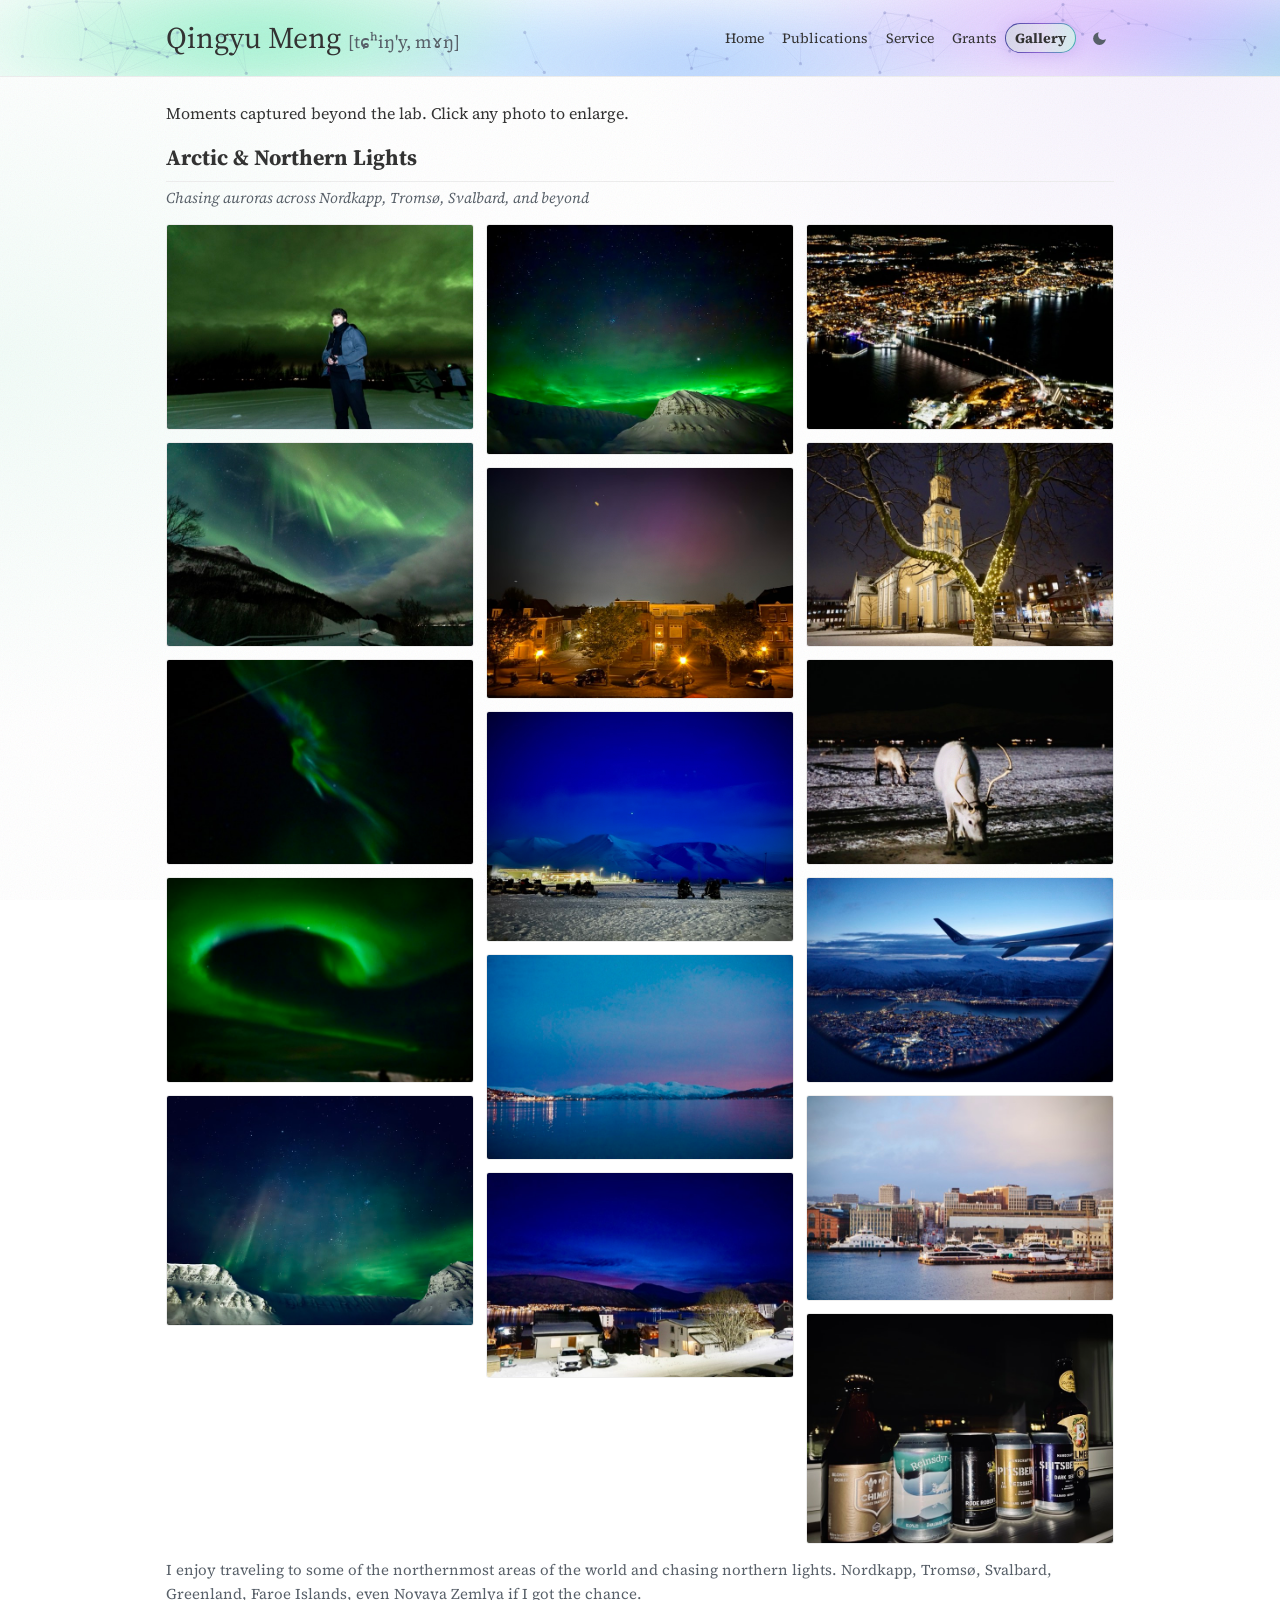
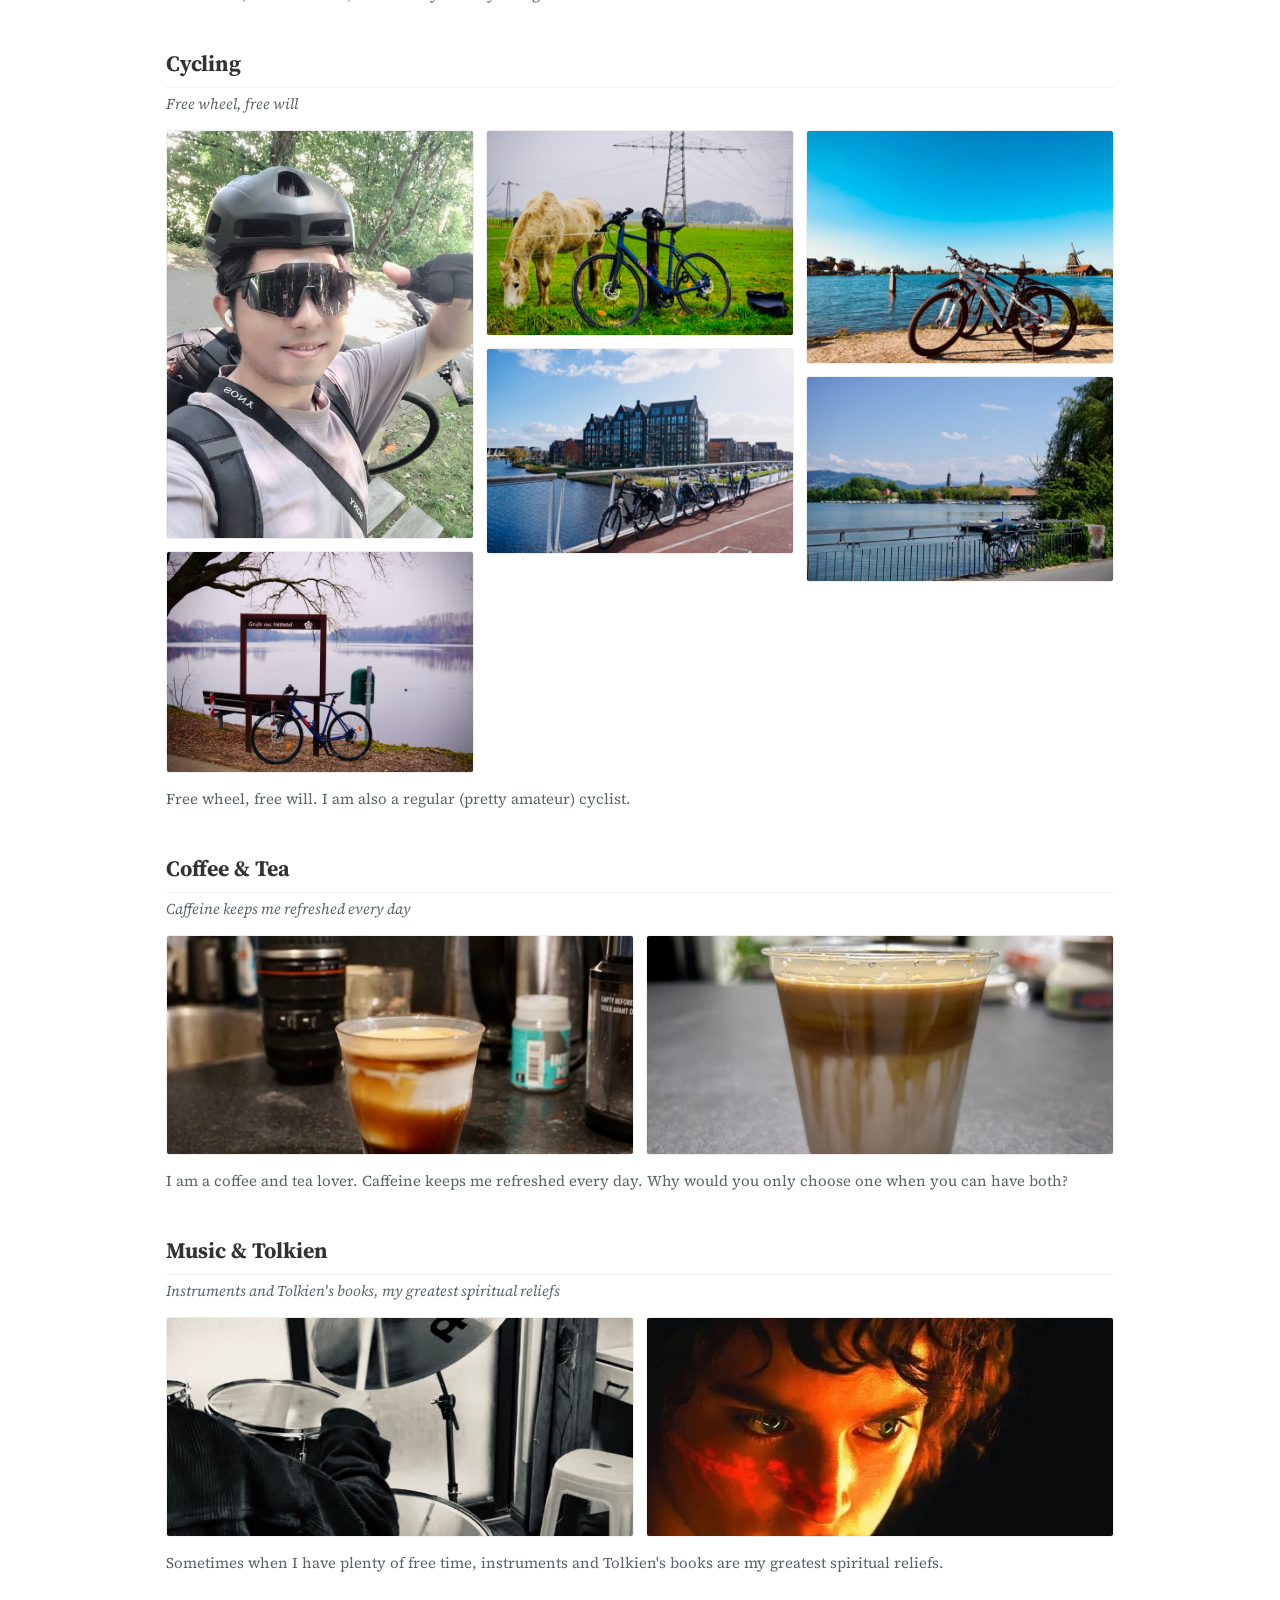
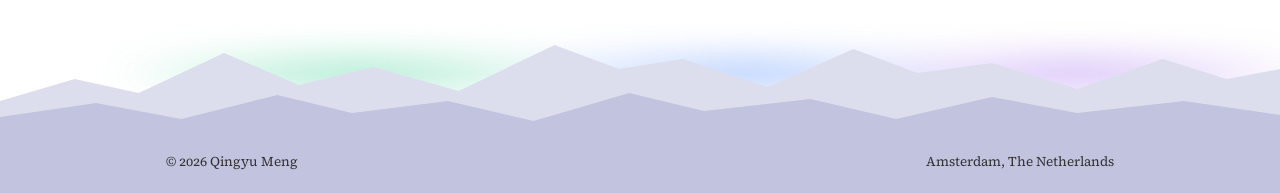
==== commit 4b985eac: "More visual adjustments" ====
--- a/gallery.html
+++ b/gallery.html
@@ -9,7 +9,7 @@
 <link rel="preconnect" href="https://fonts.googleapis.com">
 <link rel="preconnect" href="https://fonts.gstatic.com" crossorigin>
 <link rel="stylesheet" href="https://fonts.googleapis.com/css2?family=Inter:wght@400;600;700&family=Source+Serif+4:ital,opsz,wght@0,8..60,400;0,8..60,600;0,8..60,700;1,8..60,400;1,8..60,600&display=swap">
-<link rel="stylesheet" href="css/style.css?v=28">
+<link rel="stylesheet" href="css/style.css?v=29">
 </head>
 <body>
 
@@ -18,8 +18,7 @@
     <h1><a href="index.html">Qingyu Meng <span class="ipa">[tɕʰiŋ'y, mɤŋ]</span></a></h1>
     <div class="header-tools">
       <button class="theme-toggle" id="theme-toggle" type="button" aria-label="Switch theme" title="Switch theme">
-        <svg class="icon-moon" viewBox="0 0 24 24" aria-hidden="true"><path d="M21.5 13.6A9.2 9.2 0 1 1 10.4 2.5a7.4 7.4 0 0 0 11.1 11.1z"/></svg>
-        <svg class="icon-sun" viewBox="0 0 24 24" aria-hidden="true"><path d="M12 7.2a4.8 4.8 0 1 1 0 9.6 4.8 4.8 0 0 1 0-9.6zM11 1.2h2v3.2h-2zm0 19.2h2v3.2h-2zM1.2 11h3.2v2H1.2zm18.4 0h3.2v2h-3.2zM4 2.6l2.3 2.3-1.4 1.4-2.3-2.3zM17.1 15.7l2.3 2.3-1.4 1.4-2.3-2.3zM20 2.6l1.4 1.4-2.3 2.3-1.4-1.4zM6.3 15.7l1.4 1.4-2.3 2.3-1.4-1.4z"/></svg>
+        <svg class="icon-theme" viewBox="0 0 24 24" aria-hidden="true"><mask id="tt-mask"><rect width="24" height="24" fill="#fff"/><circle class="tt-bite" cx="17" cy="7" r="7" fill="#000"/></mask><circle class="tt-disc" cx="12" cy="12" r="9" mask="url(#tt-mask)"/><g class="tt-rays"><line x1="19.6" y1="12" x2="22.2" y2="12"/><line x1="17.37" y1="17.37" x2="19.21" y2="19.21"/><line x1="12" y1="19.6" x2="12" y2="22.2"/><line x1="6.63" y1="17.37" x2="4.79" y2="19.21"/><line x1="4.4" y1="12" x2="1.8" y2="12"/><line x1="6.63" y1="6.63" x2="4.79" y2="4.79"/><line x1="12" y1="4.4" x2="12" y2="1.8"/><line x1="17.37" y1="6.63" x2="19.21" y2="4.79"/></g></svg>
       </button>
       <button class="nav-toggle" type="button" aria-expanded="false" aria-controls="site-nav">Menu</button>
     </div>
@@ -113,7 +112,7 @@
   </div>
 </footer>
 
-<script src="js/site.js?v=28"></script>
-<script src="js/fx.js?v=28"></script>
+<script src="js/site.js?v=29"></script>
+<script src="js/fx.js?v=29"></script>
 </body>
 </html>
--- a/css/style.css
+++ b/css/style.css
@@ -203,11 +203,34 @@
   fill: currentColor;
 }
 
-/* moon while the page is light (click for dark), sun while it is dark */
-.theme-toggle .icon-sun { display: none; }
-
-:root[data-theme="dark"] .theme-toggle .icon-moon { display: none; }
-:root[data-theme="dark"] .theme-toggle .icon-sun { display: block; }
+/* One icon that morphs: a crescent moon while the page is light (click for
+   dark), a sun while it is dark. The bite slides off the disc, the disc
+   shrinks and the rays turn outwards. Only transforms are animated, since
+   SVG geometry properties such as r and cx do not transition in Safari. */
+.theme-toggle .icon-theme { overflow: visible; }
+.icon-theme .tt-disc,
+.icon-theme .tt-bite,
+.icon-theme .tt-rays {
+  transform-origin: 12px 12px;
+  transition: transform 0.5s cubic-bezier(0.5, 1.5, 0.5, 1), opacity 0.3s;
+}
+.icon-theme .tt-rays {
+  fill: none;
+  stroke: currentColor;
+  stroke-width: 2;
+  stroke-linecap: round;
+  opacity: 0;
+  transform: rotate(-90deg) scale(0);
+}
+:root[data-theme="dark"] .icon-theme .tt-bite { transform: translate(12px, -9px); }
+:root[data-theme="dark"] .icon-theme .tt-disc { transform: scale(0.56); }
+:root[data-theme="dark"] .icon-theme .tt-rays { opacity: 1; transform: none; }
+
+@media (prefers-reduced-motion: reduce) {
+  .icon-theme .tt-disc,
+  .icon-theme .tt-bite,
+  .icon-theme .tt-rays { transition: none; }
+}
 
 /* --- two-column layout -------------------------------------------- */
 
@@ -1332,3 +1355,151 @@
 @media (max-width: 389px) {
   .site-header h1 .ipa { display: block; margin-top: 2px; font-size: 0.55em; }
 }
+
+/* Y: page-to-page transition; the header and side column stay put while the
+   main content lifts out and the next page rises in. Theme switches (H) add
+   .vt-theme so the whole page is clipped by the circle as one snapshot. */
+@view-transition { navigation: auto; }
+main { view-transition-name: page-main; }
+main:has(.column-main) { view-transition-name: none; }
+.column-main { view-transition-name: page-main; }
+.vt-theme main,
+.vt-theme .column-main { view-transition-name: none; }
+::view-transition-group(page-main) { animation: none; }
+::view-transition-old(page-main) { animation: vt-lift-out 0.22s cubic-bezier(0.4, 0, 1, 1) both; }
+::view-transition-new(page-main) { animation: vt-rise-in 0.38s 0.08s cubic-bezier(0.2, 0.7, 0.2, 1) both; }
+@keyframes vt-lift-out { to { opacity: 0; transform: translateY(-16px); filter: blur(3px); } }
+@keyframes vt-rise-in { from { opacity: 0; transform: translateY(16px); filter: blur(2px); } }
+
+@media (prefers-reduced-motion: reduce) {
+  @view-transition { navigation: none; }
+}
+
+/* Z: aurora-edged pill on the nav; it rests on the current page and glides
+   to the hovered link (js/fx.js) */
+.fx .site-header-nav { position: relative; }
+.fx .site-header-nav a { position: relative; z-index: 1; padding: 3px 10px; margin: -3px -10px; }
+.fx .site-header-nav a.is-current { border-bottom: 0; }
+.fx .site-header-nav a:hover { text-decoration: none; }
+.nav-pill {
+  position: absolute;
+  top: -4px;
+  bottom: -4px;
+  left: 0;
+  border: 1.5px solid transparent;
+  border-radius: 999px;
+  background:
+    linear-gradient(color-mix(in srgb, var(--bg) 78%, transparent), color-mix(in srgb, var(--bg) 78%, transparent)) padding-box,
+    linear-gradient(100deg, #41489b, #8a63d2, #3fb8af) border-box;
+  box-shadow: 0 2px 14px rgba(138, 99, 210, 0.22);
+  pointer-events: none;
+  opacity: 0;
+}
+:root[data-theme="dark"] .nav-pill {
+  background:
+    linear-gradient(color-mix(in srgb, var(--bg) 70%, transparent), color-mix(in srgb, var(--bg) 70%, transparent)) padding-box,
+    linear-gradient(100deg, #8f96f0, #c3a2f5, #56d4c0) border-box;
+}
+.has-pill .nav-pill {
+  transition: transform 0.45s cubic-bezier(0.3, 1.35, 0.5, 1), width 0.45s cubic-bezier(0.3, 1.35, 0.5, 1), opacity 0.3s;
+}
+
+@media (max-width: 768px) {
+  .nav-pill { display: none; }
+  .fx .site-header-nav a { padding: 9px 2px; margin: 0; }
+  .fx .site-header-nav a.is-current { border-bottom: 1px solid var(--rule); }
+}
+
+@media (prefers-reduced-motion: reduce) {
+  .has-pill .nav-pill { transition: none; }
+}
+
+/* AA: links in the main text and News draw an aurora underline on hover */
+.fx .prose a:not(h2 a):not(.strip a),
+.fx .news-item a {
+  background: linear-gradient(90deg, #41489b, #8a63d2, #3fb8af) 0 100% / 0 1.5px no-repeat;
+  transition: background-size 0.5s cubic-bezier(0.6, 0, 0.2, 1), color 0.3s;
+}
+.fx .prose a:not(h2 a):not(.strip a):hover,
+.fx .news-item a:hover {
+  text-decoration: none;
+  background-size: 100% 1.5px;
+}
+.fx .prose a:not(h2 a):not(.strip a):not(.is-copied):hover,
+.fx .news-item a:hover { color: #6a4fc0; }
+:root[data-theme="dark"].fx .prose a:not(h2 a):not(.strip a),
+:root[data-theme="dark"].fx .news-item a {
+  background-image: linear-gradient(90deg, #8f96f0, #c3a2f5, #56d4c0);
+}
+:root[data-theme="dark"].fx .prose a:not(h2 a):not(.strip a):not(.is-copied):hover,
+:root[data-theme="dark"].fx .news-item a:hover { color: #d2b8ff; }
+
+@media (prefers-reduced-motion: reduce) {
+  .fx .prose a,
+  .fx .news-item a { transition: none; }
+}
+
+/* AB: BibTeX copy toast and preview (js/fx.js) */
+.pub-links a.is-copied { color: var(--kw-f); }
+.bib-toast,
+.bib-peek {
+  position: absolute;
+  top: 0;
+  left: 0;
+  z-index: 80;
+  visibility: hidden;
+  opacity: 0;
+  pointer-events: none;
+  transition: opacity 0.2s, transform 0.25s cubic-bezier(0.2, 0.7, 0.2, 1), visibility 0s 0.25s;
+}
+.bib-toast.is-on,
+.bib-peek.is-on {
+  visibility: visible;
+  opacity: 1;
+  transform: none;
+  transition: opacity 0.2s, transform 0.25s cubic-bezier(0.2, 0.7, 0.2, 1);
+}
+.bib-toast {
+  display: flex;
+  align-items: center;
+  gap: 7px;
+  padding: 7px 12px 7px 10px;
+  font: 600 12px/1.2 Inter, Helvetica, Arial, sans-serif;
+  color: #fff;
+  white-space: nowrap;
+  background: linear-gradient(100deg, #41489b, #8a63d2);
+  border-radius: 8px;
+  box-shadow: 0 8px 24px rgba(65, 72, 155, 0.35);
+  transform: translateY(6px);
+}
+.bib-toast svg { width: 14px; height: 14px; fill: none; stroke: #fff; stroke-width: 2.4; }
+.bib-toast::after {
+  content: "";
+  position: absolute;
+  left: 18px;
+  bottom: -5px;
+  width: 10px;
+  height: 10px;
+  background: #554fb0;
+  transform: rotate(45deg);
+}
+.bib-peek {
+  max-width: min(520px, calc(100vw - 24px));
+  margin: 0;
+  padding: 10px 12px;
+  overflow: hidden;
+  font: 10.5px/1.5 ui-monospace, SFMono-Regular, Menlo, monospace;
+  color: var(--ink-soft);
+  text-overflow: ellipsis;
+  white-space: pre;
+  background: var(--bg-soft);
+  border: 1px solid var(--rule-strong);
+  border-radius: 8px;
+  box-shadow: 0 10px 30px rgba(0, 0, 0, 0.12);
+  transform: translateY(-4px);
+}
+
+@media (prefers-reduced-motion: reduce) {
+  .bib-toast,
+  .bib-peek { transform: none; }
+}
